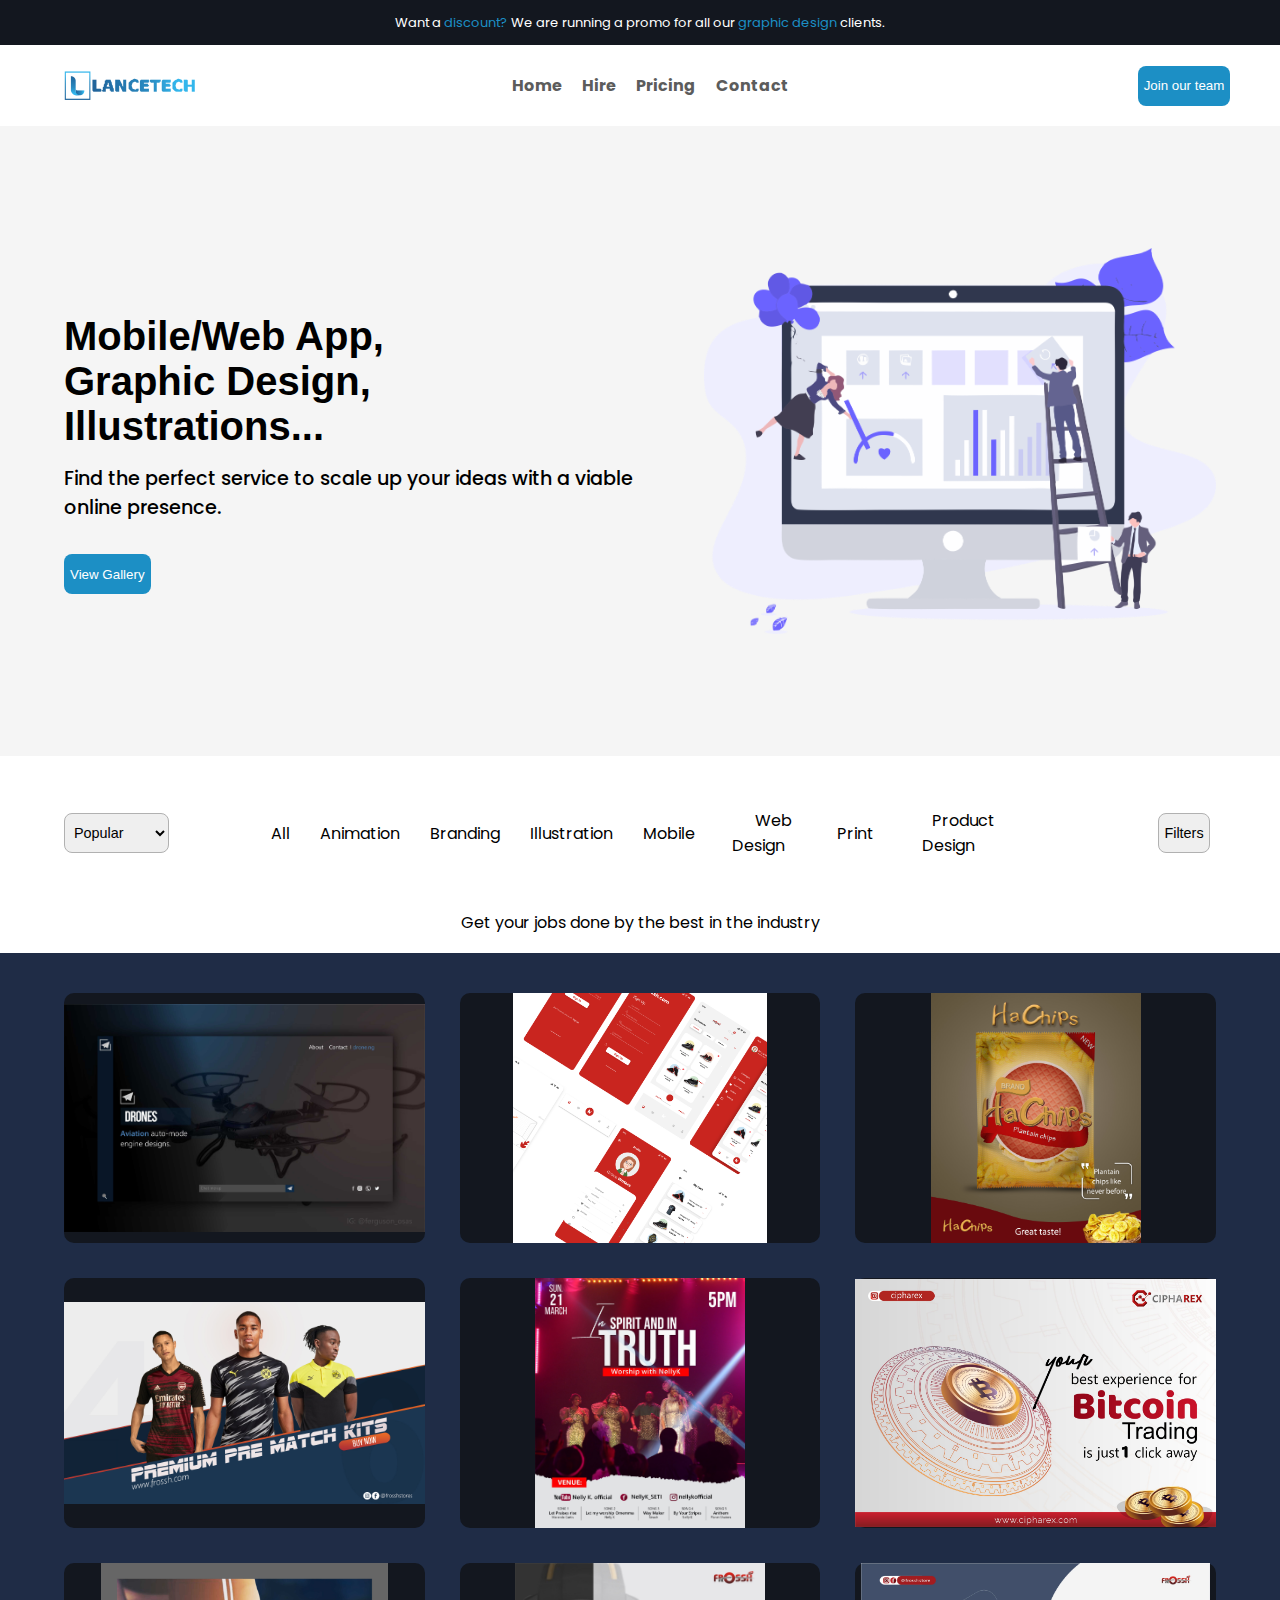
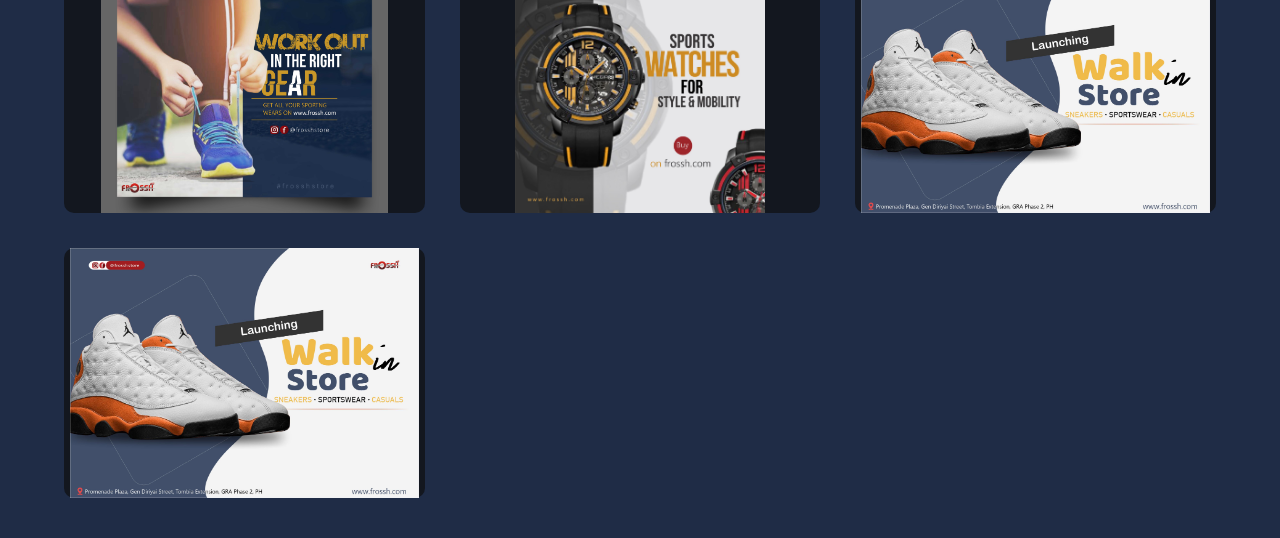
==== index.html @ 71b9a8b8 "Added new html css and js files" ====
<!DOCTYPE html>
<html lang="en">
<head>
    <meta charset="UTF-8">
    <meta http-equiv="X-UA-Compatible" content="IE=edge">
    <meta name="viewport" content="width=device-width, initial-scale=1.0">
    <title>LanceTech Services Limited</title>
    <link rel="icon" href="img/logo-icon.jpg" alt="">
    <link rel="stylesheet" href="style.css" type="text/css">
    <link rel="preconnect" href="https://fonts.gstatic.com">
    <link href="https://fonts.googleapis.com/css2?family=Poppins:wght@300&display=swap" rel="stylesheet">
    <link rel="preconnect" href="https://fonts.gstatic.com">
    <link href="https://fonts.googleapis.com/css2?family=Poppins:wght@600&display=swap" rel="stylesheet">
</head>
<body>
    <!-------------------------- Top info nav --------------------------->
    <p class="info-nav-container">
        <span>
          Want a <a href="#"> discount? </a> We are running a promo for all our <a href="#">graphic design</a>  clients.
        </span> 
    </p>

    <!-------------------------- NAVBAR --------------------------->
    <div class="navbar-container">
        <div class="logo"><img src="img/Lancetech.png" alt=""></div>
        <ul class="features">
            <li><a href="">Home</a></li>
            <li><a href="">Hire</a></li>
            <li><a href="">Pricing</a></li>
            <li><a href="">Contact</a></li>
        </ul>
        <div class="join-btn">
            <button>Join our team</button>
        </div>
    </div>

    <!-------------------------- HEADER --------------------------->

    <div class="header">
        <div class="left">
            <div class="left-text">
                <h1 class="header-style">Mobile/Web App, <br> Graphic Design, Illustrations...</h1>
                <h5 id="header-write-up">Find the perfect service to scale up your ideas with a viable online presence. </h5>
                <button class="View-Gallery"> View Gallery </button>
            </div>  
            
        </div>
        <div class="right">
            <img src="img/undraw.png" class="" alt="">
        </div>
        
    </div>

    <!-------------------------- POPULAR --------------------------->
    <div class="popular">
        <div class="">
            <select name="Popular" id="" class="select">
                <option value="" selected>Popular</option>
                <option value="">Mobile</option>
                <option value="">Web</option>
                <option value="">Illustrations</option>
                <option value="">Animation</option>
            </select>
        </div>

        <div class="popular-list-container">
            <ul class="popular-list">
                <li class=""><a href="">All</a></li>
                <li><a href="">Animation</a></li>
                <li><a href="">Branding</a></li>
                <li><a href="">Illustration</a></li>
                <li><a href="">Mobile</a></li>
                <li><a href="">Web Design</a></li>
                <li><a href="">Print</a></li>
                <li><a href="">Product Design</a></li>
              </ul>
        </div>

        <div class="filter-container">
            <button class="filters">Filters</button>
        </div>
    </div>

    <!-------------------------- write-up --------------------------->    
    <div class="write-up">
        Get your jobs done by the best in the industry
    </div>
    <!-------------------------- CARDS --------------------------->    
    <div class="picture-gallery-container">
        <div class="container picture-gallery">
            <div class="gallery-pictures 1"><img src="img/DRONES UIUX.jpg" alt=""> </div>
            <div class="gallery-pictures 2"><img src="img/Frame 1.png" alt=""></div>
            <div class="gallery-pictures 3"><img src="img/Ha chips brand 2.jpg" alt=""></div>
            <div class="gallery-pictures 4"><img src="img/PREMIUM PRE MATCH KITS.jpg" alt=""></div>
            <div class="gallery-pictures 5"><img src="img/Spirit and in Truth 11.jpg" alt=""></div>
            <div class="gallery-pictures 6"><img src="img/Your best experience for Bitcoin Trading is just 1 click away 2.jpg" alt=""></div>
            <div class="gallery-pictures 7"><img src="img/Work out in the right gear.jpg" alt=""></div>
            <div class="gallery-pictures 8"><img src="img/Watches 2.jpg" alt=""></div>
            <div class="gallery-pictures 9"><img src="img/Walk in Store , Launching soon3.jpg " alt=""></div>
            <div class="gallery-pictures 10"><img src="img/Walk in Store , Launching soon3.jpg " alt=""></div>
        </div>
    </div>
</body>
</html>
---- style.css ----
html,
body {
  height: 100%;
  font-size: 1rem;
  /* background-image: url(file:///C:/Users/Ferguson%20Osas/Documents/WEB%20DEVELOPMENT/Bootstrap%205/img/dotted-worldmap.png); */
  background-attachment: fixed;
  margin: 0px;
  font-family: "Poppins", sans-serif;
}

.border {
  border: 2px solid red;
}

/*------------------------------------ Top info nav ------------------------------------*/
.info-nav-container {
  display: flex;
  align-items: center;
  justify-content: center;
  background-color: #13171f;
  width: 100%;
  height: 5%;
  color: white;
  /* text-align: center;    */
  margin: 0px;
  font-size: 13px;
}

.info-nav-container span a {
  text-decoration: none;
  color: #1c8fc5;
}

.info-nav-container span a:hover {
  text-decoration: underline;
}

/*------------------------------------ NAVBAR ------------------------------------*/
.navbar-container {
  display: grid;
  grid-template-columns: 1fr 2fr 1fr;
  width: 100%;
  height: 9%;
  align-items: center;
}

.logo {
  display: flex;
  margin-left: 5vw;
  align-items: center;
}

.features {
  display: flex;
  justify-content: center;
  list-style: none;
  margin: 0px;
}

.features li {
  margin-right: 20px;
}

.features li a {
  text-decoration: none;
  color: rgb(92, 92, 92);
  font-weight: bold;
  font-size: 1rem;
}

.features li a:hover {
  color: #1c8fc5;
}

.join-btn {
  display: flex;
  align-items: center;
  justify-content: center;
}

.join-btn button {
  color: white;
  border: none;
  border-radius: 8px;
  height: 40px;
  background-color: #1c8fc5;
  margin-left: 10vw;
}

.join-btn button:hover {
  color: #1c8fc5;
  border: 1px solid #1c8fc5;
  background-color: white;
}

/*------------------------------------ HEADER ------------------------------------*/
.header {
  display: grid;
  grid-template-columns: 1fr 1fr;
  height: 70%;
  /* padding: 50px; */
  background-color: rgb(245, 245, 245);
}

.left {
  display: flex;
  grid-column: span 1;
  align-items: center;
  justify-content: center;
}

.left-text {
  padding-left: 5vw;
}

.header-style {
  font-size: 2.5rem;
  font-family: "Bebas", sans-serif;
  margin-bottom: 0px;
}

#header-write-up {
  font-size: 1.2rem;
  font-weight: 500;
  margin-top: 15px;
}

.right {
  grid-column: span 1;
  display: flex;
  justify-content: center;
}

.right > img {
  object-fit: contain;
  width: 80%;
}

.View-Gallery {
  color: white;
  border: none;
  border-radius: 8px;
  height: 40px;
  background-color: #1c8fc5;
}

/*------------------------------------ POPULAR ------------------------------------*/
.popular {
  display: grid;
  grid-template-columns: 1fr 3fr 1fr;
  align-items: center;
  margin: 4vh 0px;
}

.select {
  border: 1px solid rgb(177, 177, 177);
  border-radius: 8px;
  height: 40px;
  padding: 5px;
  font-size: 0.9rem;
  margin-left: 5vw;
}

.popular-list-container {
  display: flex;
  justify-content: center;
  align-items: center;
}

.popular-list {
  display: flex;
  justify-content: center;
  align-items: center;
  list-style: none;
  text-align: center;
  padding: 0px;
}

.popular-list li a {
  text-decoration: none;
  color: black;
  margin: 0px 15px;
}

.filter-container {
  display: flex;
  justify-content: center;
  align-items: center;
}

.filters {
  display: flex;
  align-items: center;
  border: 1px solid rgb(177, 177, 177);
  border-radius: 8px;
  height: 40px;
  padding: 5px;
  font-size: 0.9rem;
  margin-left: 5vw;
}

/*------------------------------------ write-up ------------------------------------*/
.write-up {
  text-align: center;
  margin: 2vh 0px;
}

/*------------------------------------ CARDS ------------------------------------*/

/* Job Pictures */
.picture-gallery-container {
  background-color: #1f2c46;
  padding: 40px 5vw;
}

.picture-gallery {
  display: grid;
  grid-template-columns: repeat(auto-fit, minmax(290px, 1fr));
  grid-auto-rows: 250px;
  grid-gap: 35px;
}

.picture-gallery img {
  max-height: 100%;
  max-width: 100%;
  object-fit: cover;
  transition: all 0.5s;
}

.gallery-pictures {
  display: flex;
  align-items: center;
  justify-content: center;
  border-radius: 10px;
  background-color: #13171f;
  transition: all 1s;
}

.gallery-pictures:hover {
  transform: scale(0.9);
}
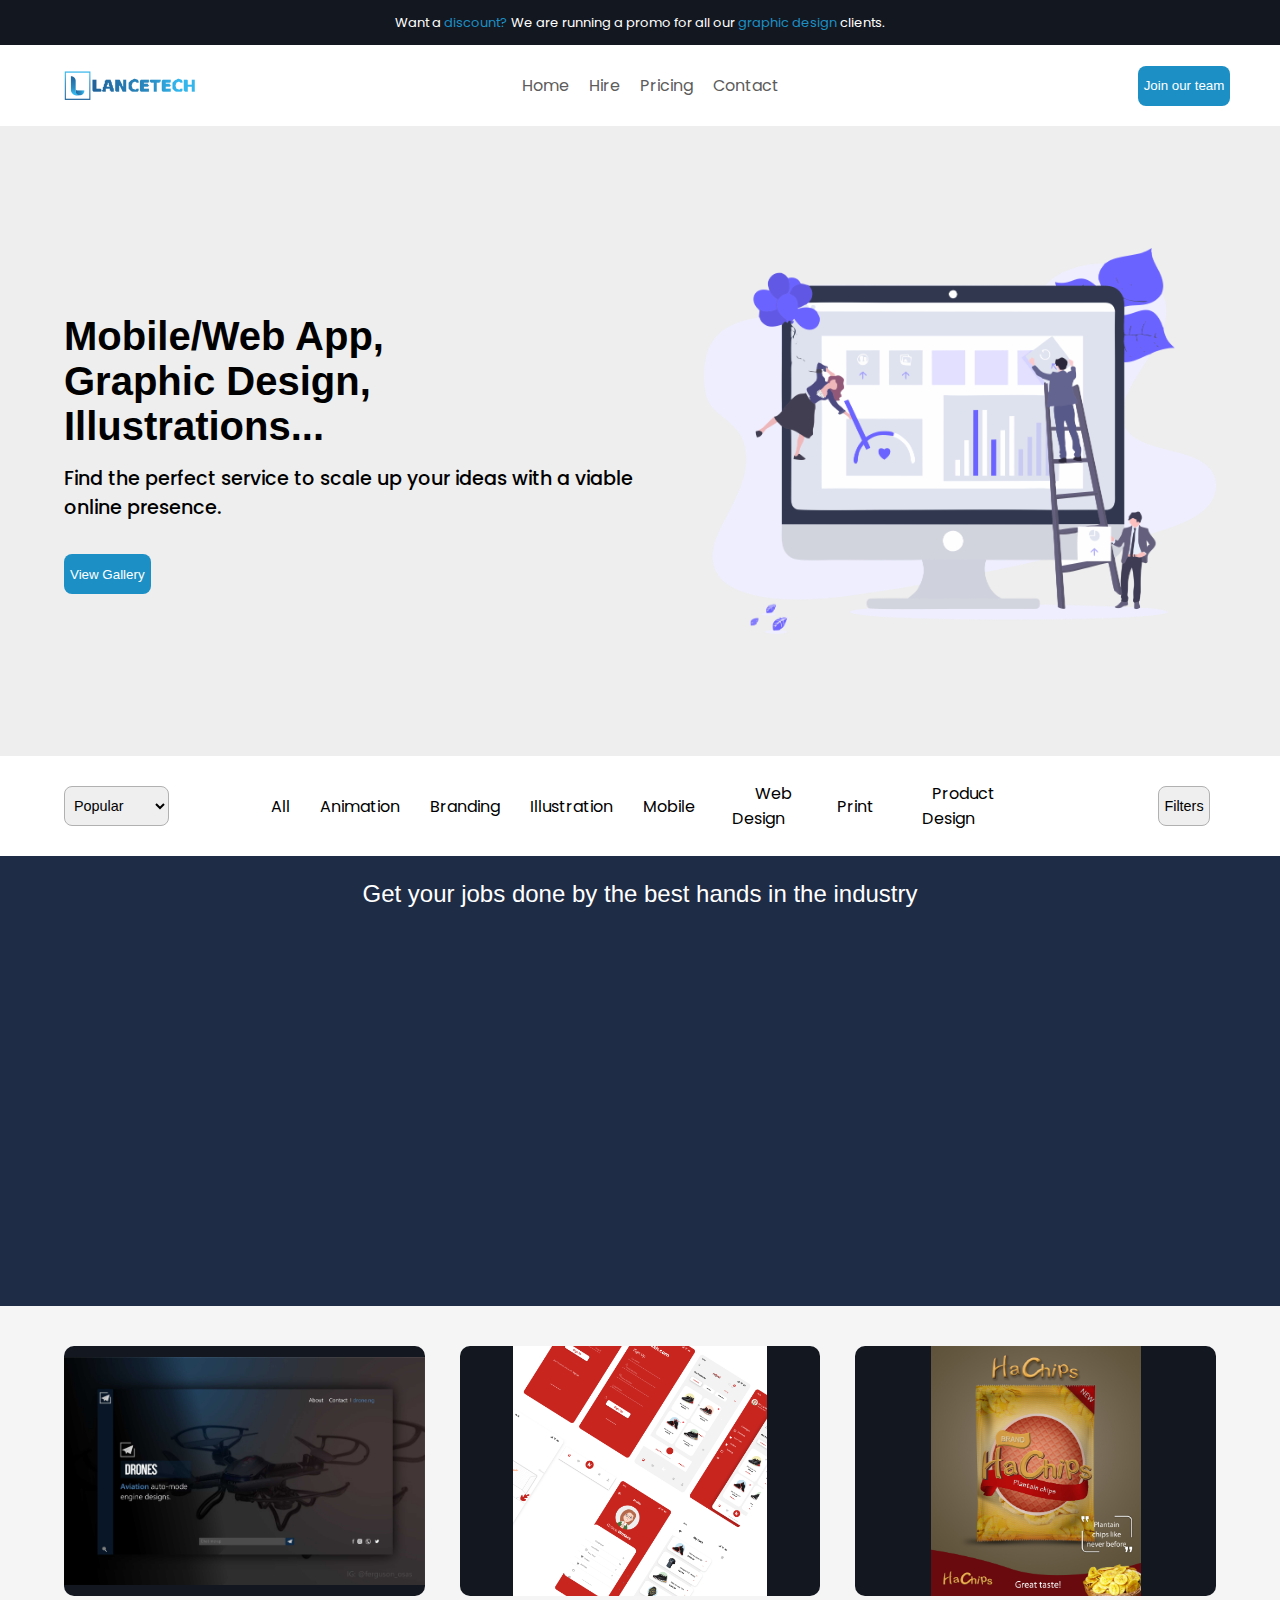
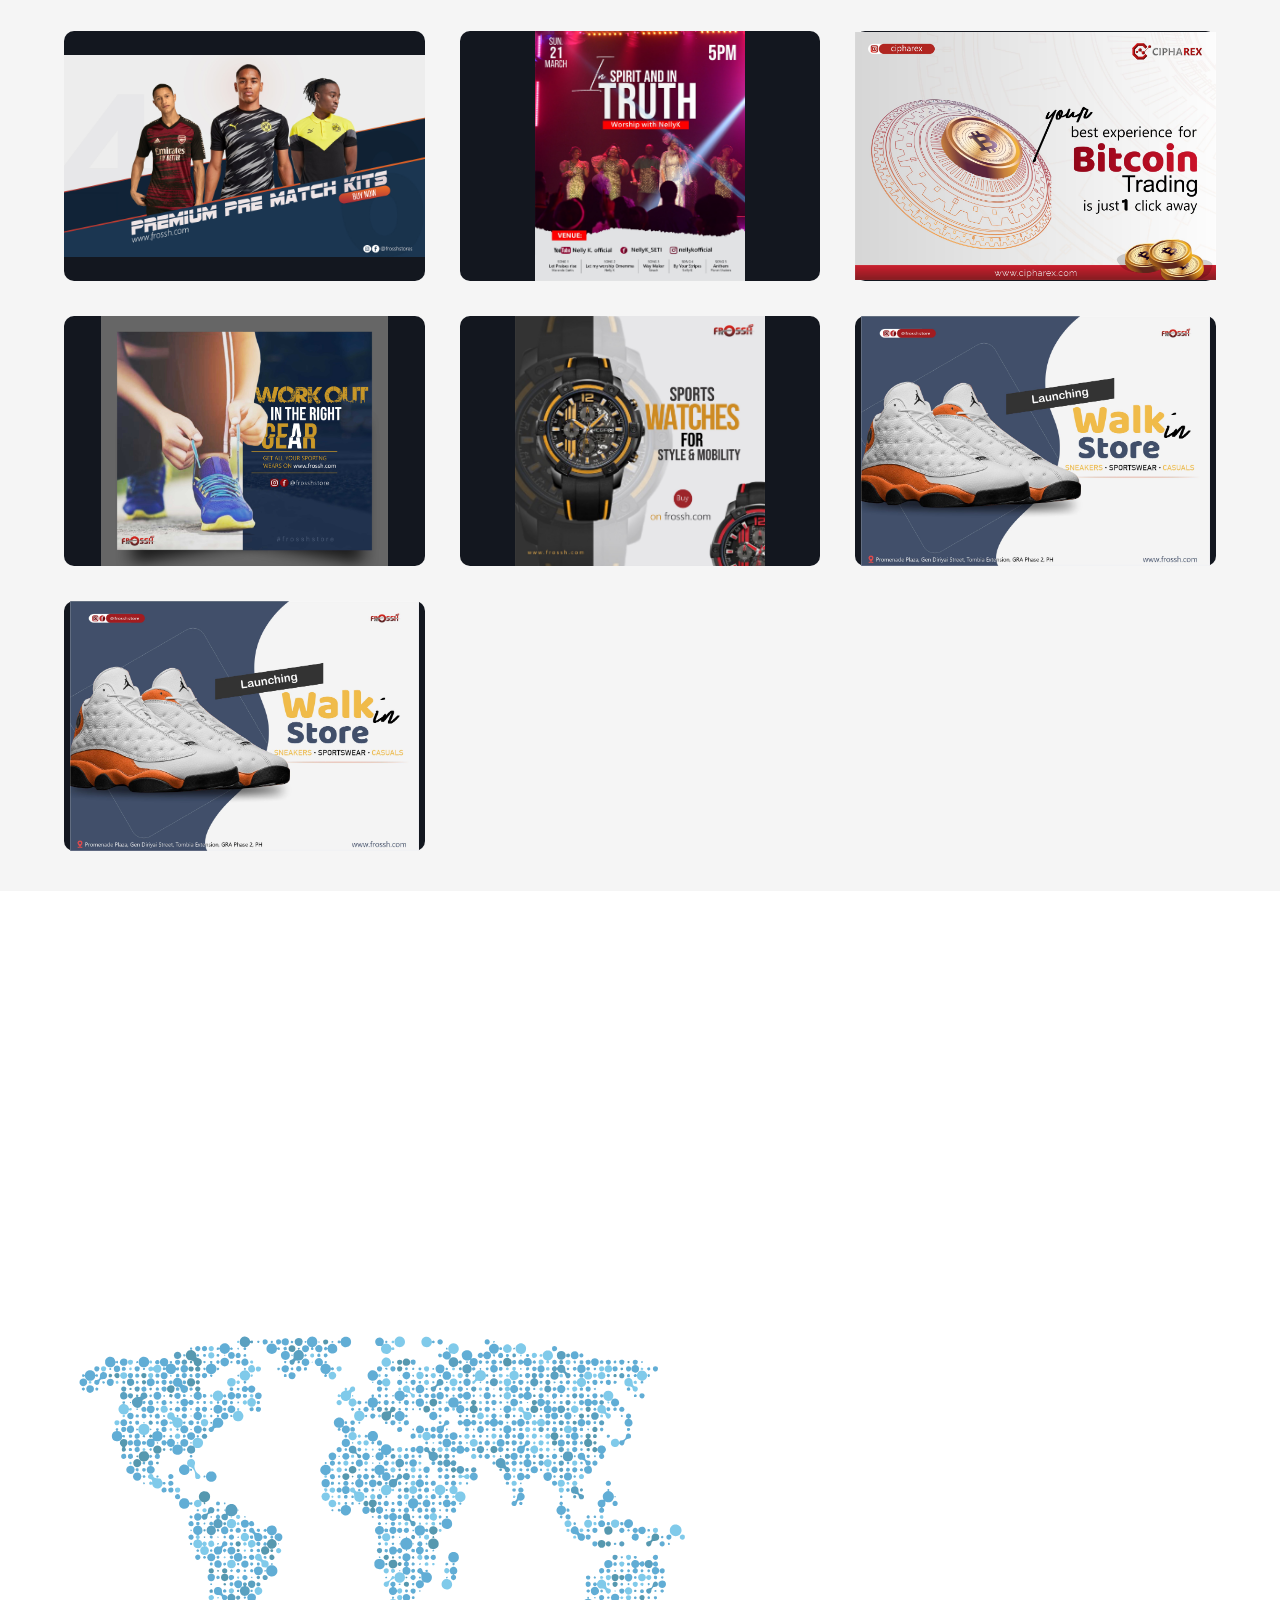
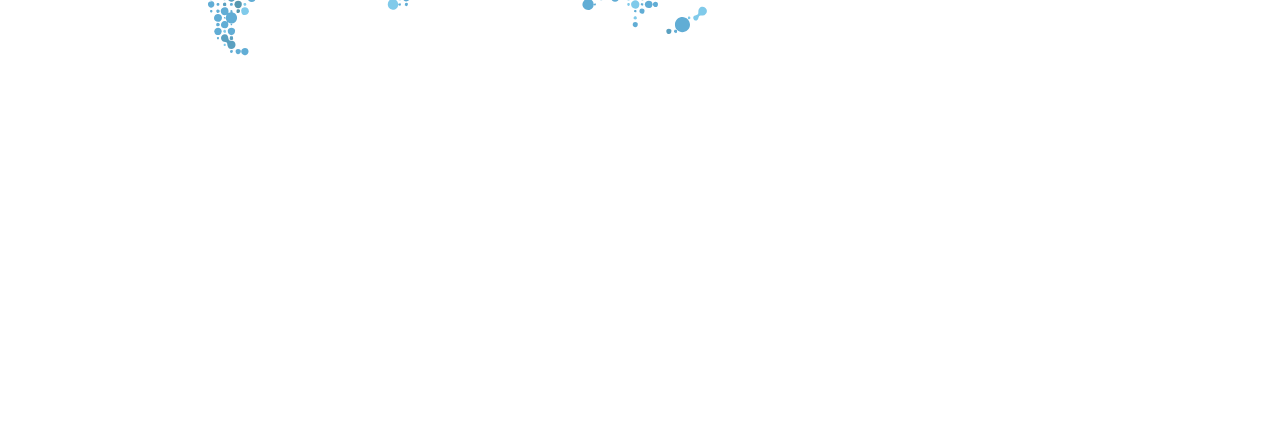
==== commit 6a093ad8: "added world map.svg" ====
--- a/index.html
+++ b/index.html
@@ -39,6 +39,7 @@
     <div class="header">
         <div class="left">
             <div class="left-text">
+                
                 <h1 class="header-style">Mobile/Web App, <br> Graphic Design, Illustrations...</h1>
                 <h5 id="header-write-up">Find the perfect service to scale up your ideas with a viable online presence. </h5>
                 <button class="View-Gallery"> View Gallery </button>
@@ -83,7 +84,7 @@
 
     <!-------------------------- write-up --------------------------->    
     <div class="write-up">
-        Get your jobs done by the best in the industry
+        <p>Get your jobs done by the <span id="best-hands">best hands</span>  in the industry</p> 
     </div>
     <!-------------------------- CARDS --------------------------->    
     <div class="picture-gallery-container">
@@ -100,5 +101,6 @@
             <div class="gallery-pictures 10"><img src="img/Walk in Store , Launching soon3.jpg " alt=""></div>
         </div>
     </div>
+    <div class="sqaure"><img src="img/world map.svg" alt=""></div>
 </body>
 </html>--- a/style.css
+++ b/style.css
@@ -17,6 +17,7 @@
   display: flex;
   align-items: center;
   justify-content: center;
+  /* background-color: #1f2c46; */
   background-color: #13171f;
   width: 100%;
   height: 5%;
@@ -64,12 +65,16 @@
 .features li a {
   text-decoration: none;
   color: rgb(92, 92, 92);
-  font-weight: bold;
+  font-weight: 400;
   font-size: 1rem;
 }
 
 .features li a:hover {
-  color: #1c8fc5;
+  color: white;
+  /* color: #1c8fc5; */
+  padding: 17px 4px 4px 4px;
+  border-radius: 0px 0px 3px 3px;
+  background-color: #1c8fc5;
 }
 
 .join-btn {
@@ -99,7 +104,7 @@
   grid-template-columns: 1fr 1fr;
   height: 70%;
   /* padding: 50px; */
-  background-color: rgb(245, 245, 245);
+  background-color: rgb(238, 238, 238);
 }
 
 .left {
@@ -144,12 +149,23 @@
   background-color: #1c8fc5;
 }
 
+.View-Gallery:hover {
+  color: #1c8fc5;
+  border: 1px solid #1c8fc5;
+  background-color: rgba(255, 255, 255, 0);
+}
+
+.square {
+  height: 50px;
+  width: 50px;
+  background-color: #555;
+}
 /*------------------------------------ POPULAR ------------------------------------*/
 .popular {
   display: grid;
   grid-template-columns: 1fr 3fr 1fr;
   align-items: center;
-  margin: 4vh 0px;
+  margin: 1vh 0px;
 }
 
 .select {
@@ -167,6 +183,12 @@
   align-items: center;
 }
 
+/* .popular-list li:hover {
+  border-radius: 3px;
+  background-color: #1c8fc5;
+  color: white;
+} */
+
 .popular-list {
   display: flex;
   justify-content: center;
@@ -176,6 +198,12 @@
   padding: 0px;
 }
 
+.popular-list li a:hover {
+  color: white;
+  border-radius: 3px;
+  background-color: #1c8fc5;
+  padding: 0px 8px;
+}
 .popular-list li a {
   text-decoration: none;
   color: black;
@@ -201,15 +229,26 @@
 
 /*------------------------------------ write-up ------------------------------------*/
 .write-up {
-  text-align: center;
-  margin: 2vh 0px;
+  display: flex;
+  justify-content: center;
+  margin: 0px;
+  color: white;
+  background-color: #1f2c46;
+  height: 50vh;
+  font-size: 1.5rem;
+  font-family: "Segoe UI", Tahoma, Geneva, Verdana, sans-serif;
+  font-weight: 300;
+}
+
+#best-hands {
+  font-weight: 500;
 }
 
 /*------------------------------------ CARDS ------------------------------------*/
 
 /* Job Pictures */
 .picture-gallery-container {
-  background-color: #1f2c46;
+  background-color: rgb(245, 245, 245);
   padding: 40px 5vw;
 }
 
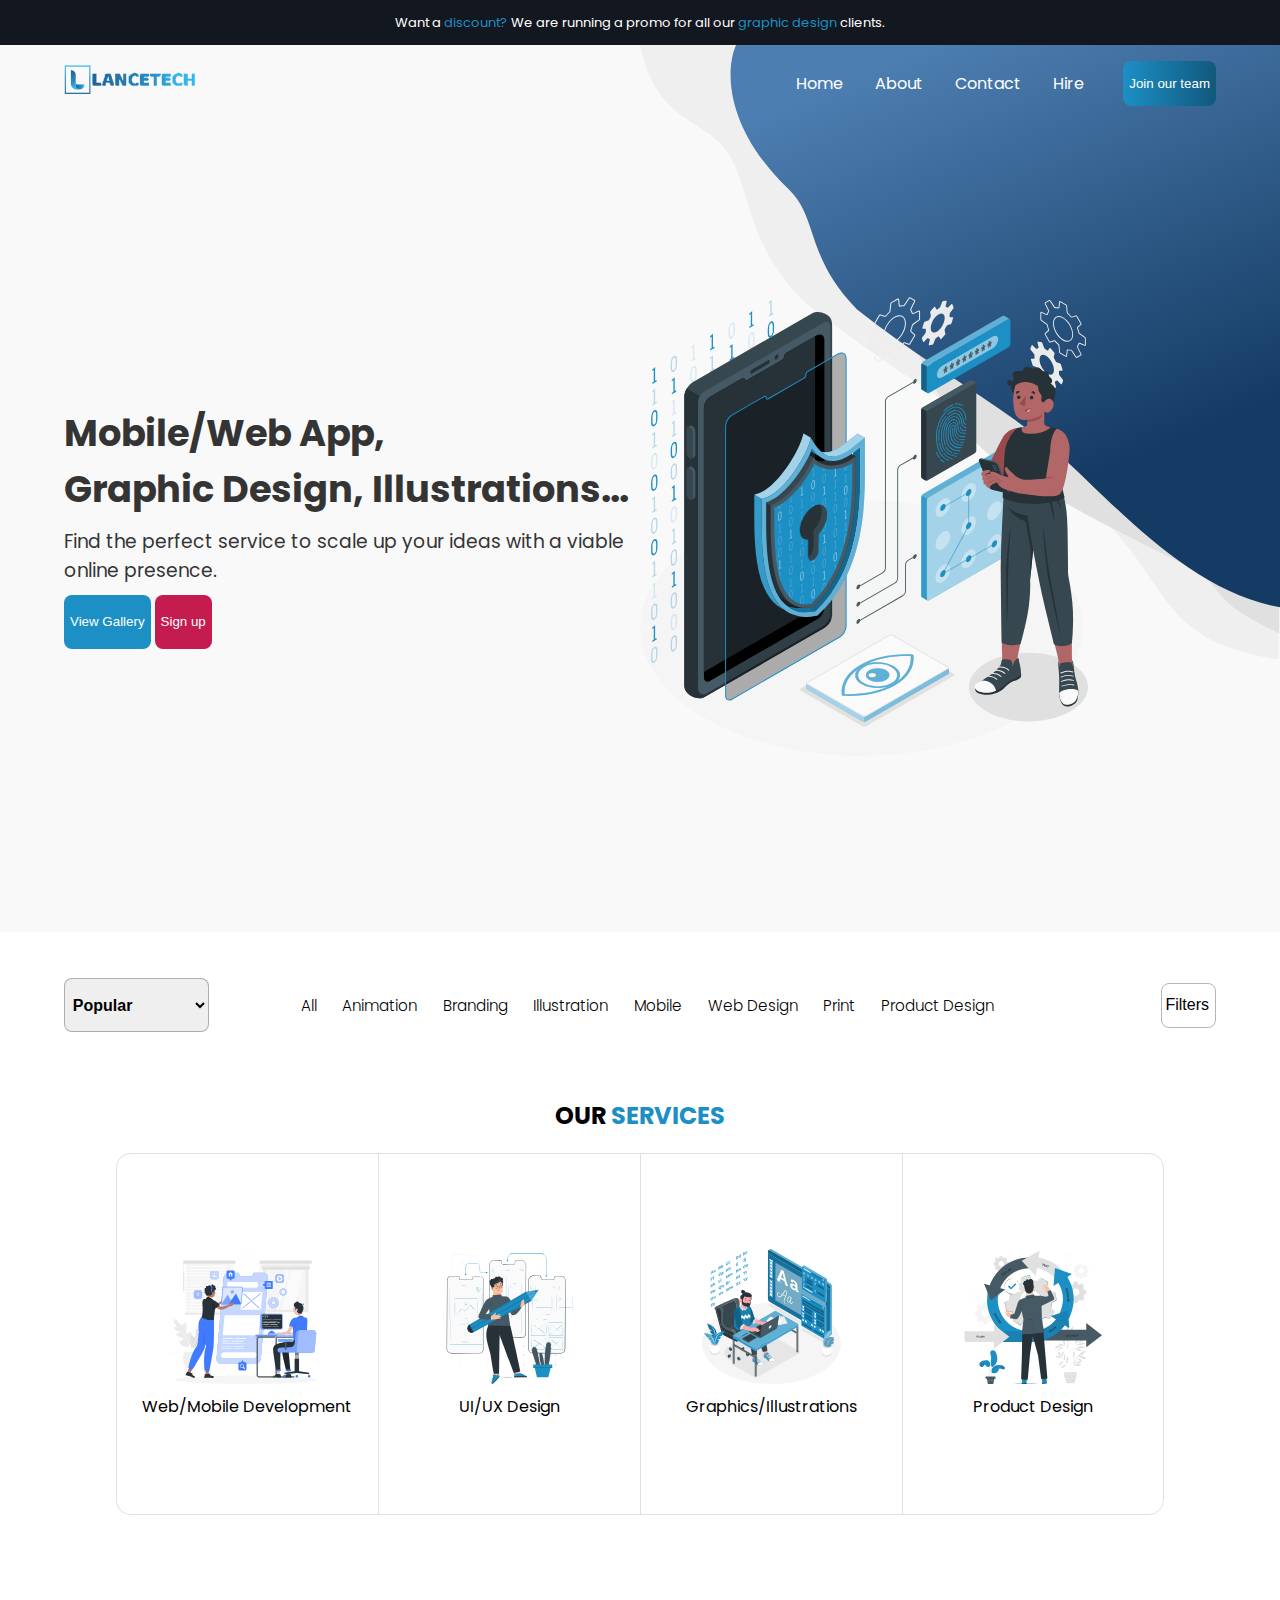
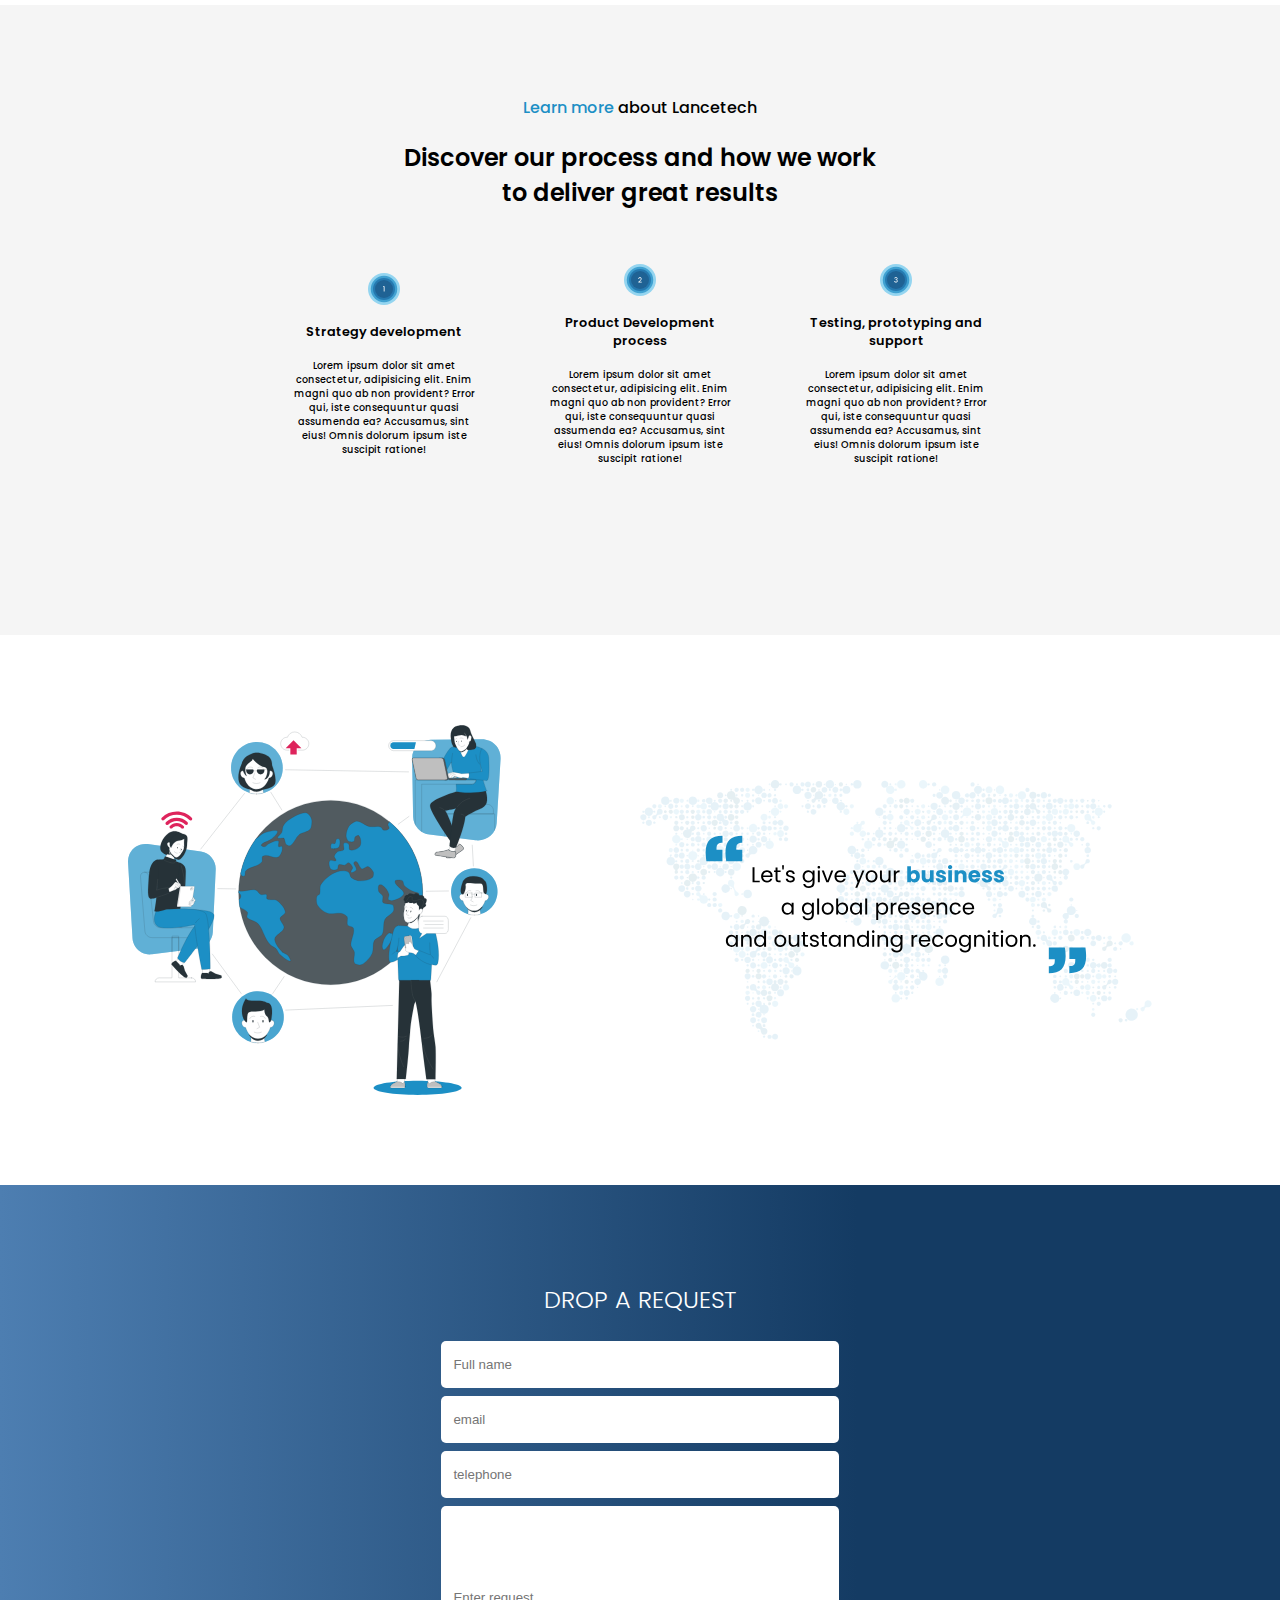
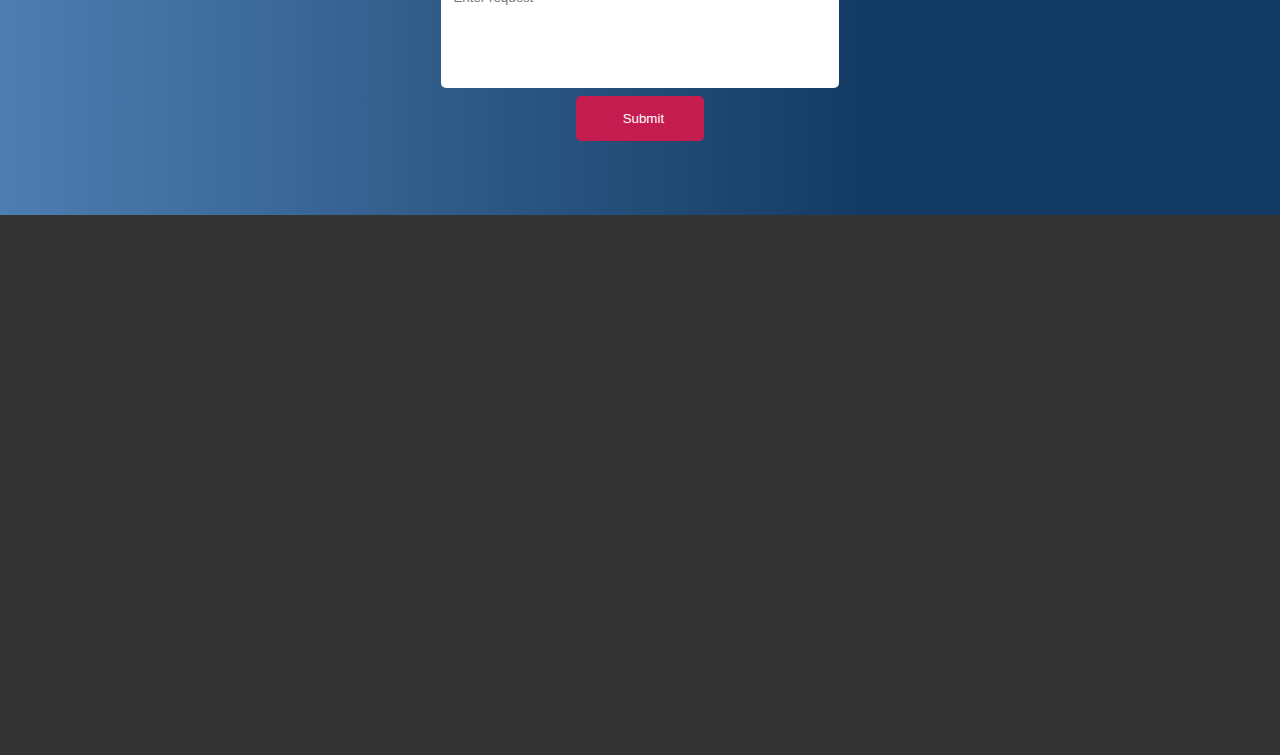
==== commit 8e7f0b9c: "Worked on the front-end" ====
--- a/index.html
+++ b/index.html
@@ -4,103 +4,190 @@
     <meta charset="UTF-8">
     <meta http-equiv="X-UA-Compatible" content="IE=edge">
     <meta name="viewport" content="width=device-width, initial-scale=1.0">
-    <title>LanceTech Services Limited</title>
-    <link rel="icon" href="img/logo-icon.jpg" alt="">
+    <title>Lancetech</title>
+    <link rel="icon" href="img/logo-icon.jpg">
+    <link rel="preconnect" href="https://fonts.gstatic.com">
+    <link href="https://fonts.googleapis.com/css2?family=Poppins:wght@100;200;300;400;500;600;700;800&display=swap" rel="stylesheet">
     <link rel="stylesheet" href="style.css" type="text/css">
-    <link rel="preconnect" href="https://fonts.gstatic.com">
-    <link href="https://fonts.googleapis.com/css2?family=Poppins:wght@300&display=swap" rel="stylesheet">
-    <link rel="preconnect" href="https://fonts.gstatic.com">
-    <link href="https://fonts.googleapis.com/css2?family=Poppins:wght@600&display=swap" rel="stylesheet">
 </head>
 <body>
-    <!-------------------------- Top info nav --------------------------->
-    <p class="info-nav-container">
-        <span>
-          Want a <a href="#"> discount? </a> We are running a promo for all our <a href="#">graphic design</a>  clients.
-        </span> 
-    </p>
+     <!-------------------------- Top info nav --------------------------->
+        <p class="info-nav-container">
+            <span>
+            Want a <a href="#"> discount? </a> We are running a promo for all our <a href="#">graphic design</a>  clients.
+            </span> 
+        </p>
 
-    <!-------------------------- NAVBAR --------------------------->
-    <div class="navbar-container">
-        <div class="logo"><img src="img/Lancetech.png" alt=""></div>
-        <ul class="features">
-            <li><a href="">Home</a></li>
-            <li><a href="">Hire</a></li>
-            <li><a href="">Pricing</a></li>
-            <li><a href="">Contact</a></li>
-        </ul>
-        <div class="join-btn">
-            <button>Join our team</button>
+    
+
+    <!-------------------------- NAVBAR AND HEADER --------------------------->
+    <div class="headerAndNavbar">
+        <!-------------------------- NAVBAR --------------------------->
+    <nav class="navbar">
+        <a class="nav-logo" href="index.html"><img src="img/Lancetech.png" alt="">  </a>
+        <div class ="nav-links">
+            <ul class="ul-link ">
+                <li><a href="">Home</a></li>
+                <li><a href="">About</a></li>
+                <li><a href="" id="contact-nav">Contact</a></li>
+                <li><a href="">Hire</a></li>
+            </ul>
+        </div>
+        <div class="join-btn-container">
+            <button class="join-btn">Join our team</button>
+        </div>
+    </nav>
+    <!-------------------------- HEADER --------------------------->
+    <header class="header">
+        <div class="left">
+            <div class="header-text">
+                <h1>
+                    Mobile/Web App, <br>
+                    Graphic Design, Illustrations...
+                </h1>
+                <h3>
+                    Find the perfect service to scale up your ideas with a viable online presence.
+                </h3>
+                <a href="gallery.html"><button class="view-gallery">View Gallery</button></a>
+                <button class="signup">Sign up</button>
+            </div>
+        </div>
+        <div class="right">
+            <img src="img/amico.svg" alt="" id="header-img">
+        </div>
+    </header>
+    </div>
+    
+    
+    <!-------------------------- POPULAR --------------------------->
+    <div class="popular-container">
+        <div class="popular-drpdwn">
+            <select name="Popular" id="popular">
+                <option value="Popular" selected>Popular</option>
+                <option value="All"> All</option>
+                <option value="All"> Animation</option>
+                <option value="All"> Branding</option>
+                <option value="All"> Illustration</option>
+                <option value="All"> Mobile</option>
+                <option value="All"> Web Design</option>
+                <option value="All"> Print</option>
+                <option value="All"> Product Design</option>
+            </select>
+        </div>
+        <div class="popular-links-container">
+            <ul class="popular-links">
+                <li><a href="#">All</a></li>
+                <li><a href="#">Animation</a></li>
+                <li><a href="#">Branding</a></li>
+                <li><a href="#">Illustration</a></li>
+                <li><a href="#">Mobile</a></li>
+                <li><a href="#">Web Design</a></li>
+                <li><a href="#">Print</a></li>
+                <li><a href="#">Product Design</a></li>
+            </ul>
+        </div>
+        <div class="filter-container">
+            <button class="filter-btn">
+                Filters
+            </button>
         </div>
     </div>
 
-    <!-------------------------- HEADER --------------------------->
+     <!-------------------------- OUR SERVICES --------------------------->
+    <div class="our-services-container">
+        <h2>OUR <span>SERVICES</span> </h2>
+        <div class="the-services">
+            <div class="services first-service">
+                <img src="img/Web development.svg" alt="">
+                Web/Mobile Development
+            </div>
+            <div class="services second-service">
+                <img src="img/ux.svg" alt="">
+                UI/UX Design
+            </div>
+            <div class="services third-service">
+                <img src="img/Graphic Design.svg" alt="">
+                Graphics/Illustrations
+            </div>
+            <div class="services fourth-service">
+                <img src="img/product design.svg" alt="">
+                Product Design
+            </div>
+        </div>
+        
+    </div>
+    
+    <!-------------------------- Our process --------------------------->    
+    <div class="our-process-container">
+        <div class="process-text">
+            <h3><a href="">Learn more</a> about Lancetech</h3>
+            <h2>Discover our process and how we work <br> to deliver great results</h2>
+        </div>
+        
+        <div class="our-process">
+            <div class="process"> 
+                <img src="img/process-1.svg" alt="">
+                <h4>Strategy development</h4> 
+                <h6>Lorem ipsum dolor sit amet consectetur, adipisicing elit. 
+                    Enim magni quo ab non provident? Error qui, iste consequuntur 
+                    quasi assumenda ea? Accusamus, sint eius! Omnis dolorum 
+                    ipsum iste suscipit ratione!
+                </h6>
+            </div>
+            <div class="process">
+                <img src="img/process-2.svg" alt="">
+                <h4> Product Development process</h4>
+                <h6>Lorem ipsum dolor sit amet consectetur, adipisicing elit. 
+                    Enim magni quo ab non provident? Error qui, iste consequuntur 
+                    quasi assumenda ea? Accusamus, sint eius! Omnis dolorum 
+                    ipsum iste suscipit ratione!
+                </h6>
+            </div>
+            <div class="process">
+                <img src="img/process-3.svg" alt="">
+                <h4>Testing, prototyping and support</h4>
+                <h6>Lorem ipsum dolor sit amet consectetur, adipisicing elit. 
+                    Enim magni quo ab non provident? Error qui, iste consequuntur 
+                    quasi assumenda ea? Accusamus, sint eius! Omnis dolorum 
+                    ipsum iste suscipit ratione!
+                </h6> 
+            </div>
+        </div>
+    </div>        
 
-    <div class="header">
-        <div class="left">
-            <div class="left-text">
-                
-                <h1 class="header-style">Mobile/Web App, <br> Graphic Design, Illustrations...</h1>
-                <h5 id="header-write-up">Find the perfect service to scale up your ideas with a viable online presence. </h5>
-                <button class="View-Gallery"> View Gallery </button>
-            </div>  
-            
+    <!-------------------------- CONNECT --------------------------->    
+    <div class="connect-container">
+        <div class="connect">
+            <img src="img/connect-img.svg" alt="">
         </div>
-        <div class="right">
-            <img src="img/undraw.png" class="" alt="">
+        <div class="connect-right">
+            <img src="img/Global presence.svg" alt="">
         </div>
         
     </div>
 
-    <!-------------------------- POPULAR --------------------------->
-    <div class="popular">
-        <div class="">
-            <select name="Popular" id="" class="select">
-                <option value="" selected>Popular</option>
-                <option value="">Mobile</option>
-                <option value="">Web</option>
-                <option value="">Illustrations</option>
-                <option value="">Animation</option>
-            </select>
-        </div>
 
-        <div class="popular-list-container">
-            <ul class="popular-list">
-                <li class=""><a href="">All</a></li>
-                <li><a href="">Animation</a></li>
-                <li><a href="">Branding</a></li>
-                <li><a href="">Illustration</a></li>
-                <li><a href="">Mobile</a></li>
-                <li><a href="">Web Design</a></li>
-                <li><a href="">Print</a></li>
-                <li><a href="">Product Design</a></li>
-              </ul>
-        </div>
+    <!-------------------------- REQUEST FORM --------------------------->    
+    <div class="request-form-container">
+        <p>DROP A REQUEST</p> 
+        <form action="" class="request-form">
+            <input type="text" placeholder="Full name" required>
+            <input type="email" placeholder="email" required>
+            <input type="tel" placeholder="telephone" required>
+            <input id="enter-request" type="text" placeholder="Enter request"  required>
+            <input type="submit" id="submit">
 
-        <div class="filter-container">
-            <button class="filters">Filters</button>
-        </div>
+        </form>
     </div>
 
-    <!-------------------------- write-up --------------------------->    
-    <div class="write-up">
-        <p>Get your jobs done by the <span id="best-hands">best hands</span>  in the industry</p> 
+    <!-------------------------- OUR TEAM --------------------------->    
+    <div class="our-team-container">
+        
     </div>
-    <!-------------------------- CARDS --------------------------->    
-    <div class="picture-gallery-container">
-        <div class="container picture-gallery">
-            <div class="gallery-pictures 1"><img src="img/DRONES UIUX.jpg" alt=""> </div>
-            <div class="gallery-pictures 2"><img src="img/Frame 1.png" alt=""></div>
-            <div class="gallery-pictures 3"><img src="img/Ha chips brand 2.jpg" alt=""></div>
-            <div class="gallery-pictures 4"><img src="img/PREMIUM PRE MATCH KITS.jpg" alt=""></div>
-            <div class="gallery-pictures 5"><img src="img/Spirit and in Truth 11.jpg" alt=""></div>
-            <div class="gallery-pictures 6"><img src="img/Your best experience for Bitcoin Trading is just 1 click away 2.jpg" alt=""></div>
-            <div class="gallery-pictures 7"><img src="img/Work out in the right gear.jpg" alt=""></div>
-            <div class="gallery-pictures 8"><img src="img/Watches 2.jpg" alt=""></div>
-            <div class="gallery-pictures 9"><img src="img/Walk in Store , Launching soon3.jpg " alt=""></div>
-            <div class="gallery-pictures 10"><img src="img/Walk in Store , Launching soon3.jpg " alt=""></div>
-        </div>
-    </div>
-    <div class="sqaure"><img src="img/world map.svg" alt=""></div>
+
+    <!-------------------------- FOOTER --------------------------->
+    <footer>
+
+    </footer>
 </body>
 </html>--- a/style.css
+++ b/style.css
@@ -1,15 +1,17 @@
 html,
 body {
+  width: 100%;
   height: 100%;
-  font-size: 1rem;
-  /* background-image: url(file:///C:/Users/Ferguson%20Osas/Documents/WEB%20DEVELOPMENT/Bootstrap%205/img/dotted-worldmap.png); */
-  background-attachment: fixed;
+  padding: 0px;
   margin: 0px;
   font-family: "Poppins", sans-serif;
 }
 
+body {
+}
+
 .border {
-  border: 2px solid red;
+  border: 2px solid green;
 }
 
 /*------------------------------------ Top info nav ------------------------------------*/
@@ -23,7 +25,7 @@
   height: 5%;
   color: white;
   /* text-align: center;    */
-  margin: 0px;
+  margin: 0;
   font-size: 13px;
 }
 
@@ -36,227 +38,401 @@
   text-decoration: underline;
 }
 
+/*------------------------------------ HEADER AND NAVBAR ------------------------------------*/
+
+.headerAndNavbar {
+  background-image: url(img/SVG\ Background\ 1.svg);
+  background-repeat: no-repeat;
+  background-position: right top;
+  background-size: 50% auto;
+  z-index: 2;
+  background-color: #f5f5f590;
+}
 /*------------------------------------ NAVBAR ------------------------------------*/
-.navbar-container {
+
+.navbar {
   display: grid;
-  grid-template-columns: 1fr 2fr 1fr;
-  width: 100%;
-  height: 9%;
-  align-items: center;
-}
-
-.logo {
-  display: flex;
-  margin-left: 5vw;
-  align-items: center;
-}
-
-.features {
-  display: flex;
-  justify-content: center;
+  grid-template-columns: 5fr 2fr 1fr;
+  align-items: center;
+  height: 8.5vh;
+  padding: 0px 5vw;
+  /* background-color: #13171f; */
+}
+
+.nav-links {
+  margin: 0;
+}
+
+.nav-links ul {
+  display: flex;
+  text-decoration: none;
+  justify-content: right;
+  align-items: center;
   list-style: none;
-  margin: 0px;
-}
-
-.features li {
-  margin-right: 20px;
-}
-
-.features li a {
+}
+
+.ul-link li {
+  margin-left: 2.5vw;
+}
+
+.ul-link li a {
   text-decoration: none;
-  color: rgb(92, 92, 92);
-  font-weight: 400;
-  font-size: 1rem;
-}
-
-.features li a:hover {
+  color: #ffffff;
+  font-family: poppins;
+
+  /* font-weight: 300; */
+}
+
+.ul-link li a:hover {
+  border-bottom: 2px solid;
+  /* transition: width 0.5s; */
+  transition: border-bottom 0.5s;
+}
+
+.join-btn-container {
+  display: flex;
+  justify-content: flex-end;
+}
+
+.join-btn {
+  border: none;
   color: white;
-  /* color: #1c8fc5; */
-  padding: 17px 4px 4px 4px;
-  border-radius: 0px 0px 3px 3px;
-  background-color: #1c8fc5;
-}
-
-.join-btn {
-  display: flex;
-  align-items: center;
-  justify-content: center;
-}
-
-.join-btn button {
-  color: white;
-  border: none;
+  background: rgb(28, 143, 197);
+  background: linear-gradient(
+    90deg,
+    rgba(28, 143, 197, 1) 0%,
+    rgba(17, 88, 124, 1) 100%
+  );
   border-radius: 8px;
-  height: 40px;
-  background-color: #1c8fc5;
-  margin-left: 10vw;
-}
-
-.join-btn button:hover {
-  color: #1c8fc5;
-  border: 1px solid #1c8fc5;
-  background-color: white;
+  height: 5vh;
+}
+
+.join-btn:hover {
+  color: #ffffff;
+  background: rgb(17, 88, 124);
+  background: linear-gradient(
+    90deg,
+    rgba(17, 88, 124, 1) 0%,
+    rgba(28, 143, 197, 1) 100%
+  );
 }
 
 /*------------------------------------ HEADER ------------------------------------*/
-.header {
+header {
   display: grid;
   grid-template-columns: 1fr 1fr;
-  height: 70%;
-  /* padding: 50px; */
-  background-color: rgb(238, 238, 238);
+  height: 90vh;
 }
 
 .left {
   display: flex;
-  grid-column: span 1;
-  align-items: center;
-  justify-content: center;
-}
-
-.left-text {
+  justify-content: center;
+  align-items: center;
+}
+
+.header-text {
   padding-left: 5vw;
-}
-
-.header-style {
-  font-size: 2.5rem;
-  font-family: "Bebas", sans-serif;
-  margin-bottom: 0px;
-}
-
-#header-write-up {
-  font-size: 1.2rem;
-  font-weight: 500;
-  margin-top: 15px;
-}
-
-.right {
-  grid-column: span 1;
-  display: flex;
-  justify-content: center;
-}
-
-.right > img {
-  object-fit: contain;
-  width: 80%;
-}
-
-.View-Gallery {
+  color: #343434;
+}
+
+.header-text h1 {
+  font-family: poppins;
+  font-weight: 700;
+  font-size: 2.3rem;
+  margin: 0px;
+}
+
+.header-text h3 {
+  font-family: poppins;
+  font-weight: 400;
+  margin: 10px 0px;
+}
+
+.view-gallery {
+  border: none;
   color: white;
-  border: none;
+  background-color: #1c8fc5;
   border-radius: 8px;
-  height: 40px;
-  background-color: #1c8fc5;
-}
-
-.View-Gallery:hover {
+  height: 6vh;
+}
+
+.view-gallery:hover {
   color: #1c8fc5;
   border: 1px solid #1c8fc5;
   background-color: rgba(255, 255, 255, 0);
 }
 
-.square {
-  height: 50px;
-  width: 50px;
-  background-color: #555;
-}
+.signup {
+  border: none;
+  color: white;
+  background-color: #c51c4f;
+  border-radius: 8px;
+  height: 6vh;
+}
+
+.signup:hover {
+  color: #c51c4f;
+  border: 1px solid #c51c4f;
+  background-color: rgba(255, 255, 255, 0);
+}
+
+.right {
+  display: flex;
+  align-items: center;
+  justify-content: ;
+  /* border: 2px solid; */
+  /* padding-left: 5vw; */
+}
+
+#header-img {
+  width: 35vw;
+}
+
 /*------------------------------------ POPULAR ------------------------------------*/
-.popular {
+.popular-container {
   display: grid;
-  grid-template-columns: 1fr 3fr 1fr;
-  align-items: center;
-  margin: 1vh 0px;
-}
-
-.select {
-  border: 1px solid rgb(177, 177, 177);
+  grid-template-columns: 1fr 4fr 1fr;
+  align-items: center;
+  padding: 0px 5vw;
+  margin: 5vh 0;
+}
+
+#popular {
+  border: 1px solid #6d6d6d80;
   border-radius: 8px;
-  height: 40px;
-  padding: 5px;
-  font-size: 0.9rem;
-  margin-left: 5vw;
-}
-
-.popular-list-container {
-  display: flex;
-  justify-content: center;
-  align-items: center;
-}
-
-/* .popular-list li:hover {
-  border-radius: 3px;
-  background-color: #1c8fc5;
-  color: white;
-} */
-
-.popular-list {
-  display: flex;
-  justify-content: center;
-  align-items: center;
+  height: 6vh;
+  font-weight: 550;
+  font-size: 1rem;
+  padding-left: 2%;
+}
+
+.popular-links {
+  display: flex;
   list-style: none;
-  text-align: center;
-  padding: 0px;
-}
-
-.popular-list li a:hover {
+}
+
+.popular-links li {
+  margin-right: 2vw;
+}
+
+.popular-links li a {
+  text-decoration: none;
+  font-size: 0.95rem;
+  font-weight: 300;
+  color: black;
+}
+
+.popular-links li a:hover {
   color: white;
   border-radius: 3px;
   background-color: #1c8fc5;
   padding: 0px 8px;
 }
-.popular-list li a {
+
+.popular-links-container {
+  display: flex;
+  align-items: center;
+  justify-content: center;
+}
+
+.filter-container {
+  display: flex;
+  justify-content: flex-end;
+}
+
+.filter-btn {
+  border: 1px solid #6d6d6d80;
+  background-color: rgba(255, 255, 255, 0);
+  /* color: white; */
+  border-radius: 8px;
+  height: 5vh;
+  font-weight: 500;
+  font-size: 1rem;
+  padding-left: 2%;
+}
+
+/*------------------------------------ OUR services ------------------------------------*/
+.our-services-container {
+  display: flex;
+  flex-direction: column;
+  align-items: center;
+  margin: 3vh 0;
+  transition: all 0.5s;
+}
+
+.our-services-container h2 span {
+  color: #1c8fc5;
+}
+.our-services-container {
+  display: flex;
+  flex-direction: column;
+  align-items: center;
+  margin-bottom: 10vh;
+}
+
+.the-services {
+  display: grid;
+  grid-template-columns: 1fr 1fr 1fr 1fr;
+  justify-content: center;
+  align-items: center;
+  height: auto;
+}
+
+.services {
+  height: 40vh;
+  display: flex;
+  flex-direction: column;
+  align-items: center;
+  justify-content: center;
+  padding: 0 2vw;
+  border: 0.5px solid #9b9b9b50;
+  gap: 10px;
+  transition: box-shadow 1s;
+}
+
+.services:hover {
+  box-shadow: 2px 2px 20px 1px #88888850;
+}
+
+.services img {
+  height: 15vh;
+}
+
+.first-service {
+  border-right: none;
+  border-radius: 15px 0 0 15px;
+}
+
+.second-service {
+  border-right: none;
+}
+
+.third-service {
+  border-right: none;
+}
+
+.fourth-service {
+  border-radius: 0 15px 15px 0;
+}
+
+/*------------------------------------ OUR PROCESS ------------------------------------*/
+.our-process-container {
+  display: flex;
+  flex-direction: column;
+  align-items: center;
+  background-color: #f5f5f5;
+  height: 50vh;
+  padding: 10vh 0;
+  text-align: center;
+  margin: 0;
+  transition: all 0.5s;
+}
+
+.process-text h3 {
+  font-weight: 500;
+  font-size: 1rem;
+  margin-top: 0;
+  transition: all 0.5s;
+}
+
+.process-text h3 a {
+  color: #1c8fc5;
   text-decoration: none;
-  color: black;
-  margin: 0px 15px;
-}
-
-.filter-container {
-  display: flex;
-  justify-content: center;
-  align-items: center;
-}
-
-.filters {
-  display: flex;
-  align-items: center;
-  border: 1px solid rgb(177, 177, 177);
-  border-radius: 8px;
-  height: 40px;
-  padding: 5px;
-  font-size: 0.9rem;
-  margin-left: 5vw;
-}
-
-/*------------------------------------ write-up ------------------------------------*/
-.write-up {
-  display: flex;
-  justify-content: center;
-  margin: 0px;
-  color: white;
-  background-color: #1f2c46;
-  height: 50vh;
+  transition: all 0.5s;
+}
+
+.process-text h2 {
   font-size: 1.5rem;
-  font-family: "Segoe UI", Tahoma, Geneva, Verdana, sans-serif;
-  font-weight: 300;
-}
-
-#best-hands {
+  font-weight: 600;
+  transition: all 0.5s;
+}
+
+.our-process {
+  display: flex;
+  align-items: center;
+  justify-content: center;
+  height: 20vh;
+  padding: 5vh 0;
+  gap: 5vw;
+  transition: all 0.5s;
+}
+
+.process {
+  display: flex;
+  flex-direction: column;
+  align-items: center;
+  width: 15vw;
+  transition: all 0.5s;
+}
+
+.process h4 {
+  font-weight: 600;
+  font-size: 0.8rem;
+  margin: 2vh 0;
+}
+
+.process h6 {
   font-weight: 500;
-}
-
-/*------------------------------------ CARDS ------------------------------------*/
-
-/* Job Pictures */
+  font-size: 0.6rem;
+  margin: 0;
+  text-align: center;
+}
+
+.process img {
+  width: 2.5vw;
+}
+
+/*------------------------------------ CONNECT ------------------------------------*/
+.connect-container {
+  display: grid;
+  grid-template-columns: 1fr 1fr;
+  height: auto;
+  padding: 10vh 10vw;
+}
+
+.world-map {
+  height: 60vh;
+  opacity: 0.3;
+}
+
+.connect {
+  display: flex;
+  justify-content: flex-start;
+  align-items: center;
+}
+
+.connect img {
+  width: 30vw;
+}
+
+.connect-right {
+  display: flex;
+  justify-content: center;
+  align-items: center;
+  background-image: url(img/world\ map.svg);
+  background-repeat: no-repeat;
+  background-size: contain;
+  background-position: center;
+  text-align: center;
+}
+
+.connect-right img {
+  width: 30vw;
+}
+
+/*------------------------------------ picture gallery ------------------------------------*/
+
 .picture-gallery-container {
-  background-color: rgb(245, 245, 245);
-  padding: 40px 5vw;
+  padding: 40px 10vw;
+  transition: all 0.5s;
 }
 
 .picture-gallery {
   display: grid;
-  grid-template-columns: repeat(auto-fit, minmax(290px, 1fr));
+  grid-template-columns: repeat(auto-fit, minmax(250px, 1fr));
   grid-auto-rows: 250px;
   grid-gap: 35px;
+  transition: all 0.5s;
 }
 
 .picture-gallery img {
@@ -277,4 +453,64 @@
 
 .gallery-pictures:hover {
   transform: scale(0.9);
-}
+  content: "Hello";
+}
+
+/*------------------------------------ REQUEST FORM ------------------------------------*/
+.request-form-container {
+  display: flex;
+  flex-direction: column;
+  justify-content: center;
+  align-items: center;
+  margin: 0px;
+  color: white;
+  background: rgb(77, 126, 177);
+  background: linear-gradient(
+    90deg,
+    rgba(77, 126, 177, 1) 0%,
+    rgba(20, 59, 99, 1) 67%
+  );
+  height: 60vh;
+  font-size: 1.5rem;
+  font-weight: 300;
+  padding: 5vh 0;
+}
+
+.request-form {
+  display: flex;
+  flex-direction: column;
+  align-items: center;
+  gap: 8px;
+}
+
+.request-form input {
+  width: 30vw;
+  height: 5vh;
+  border: none;
+  border-radius: 5px;
+  padding-left: 1vw;
+}
+
+#enter-request {
+  height: 20vh;
+}
+
+#submit {
+  width: 10vw;
+  background-color: #c51c4f;
+  color: #ffffff;
+}
+
+/* .request-form input::placeholder{
+  width: 30vw;
+  height: 5vh;
+  border: none;
+  border-radius: 5px;
+
+} */
+
+/*------------------------------------ fo0ter ------------------------------------*/
+footer {
+  height: 60vh;
+  background-color: #343434;
+}
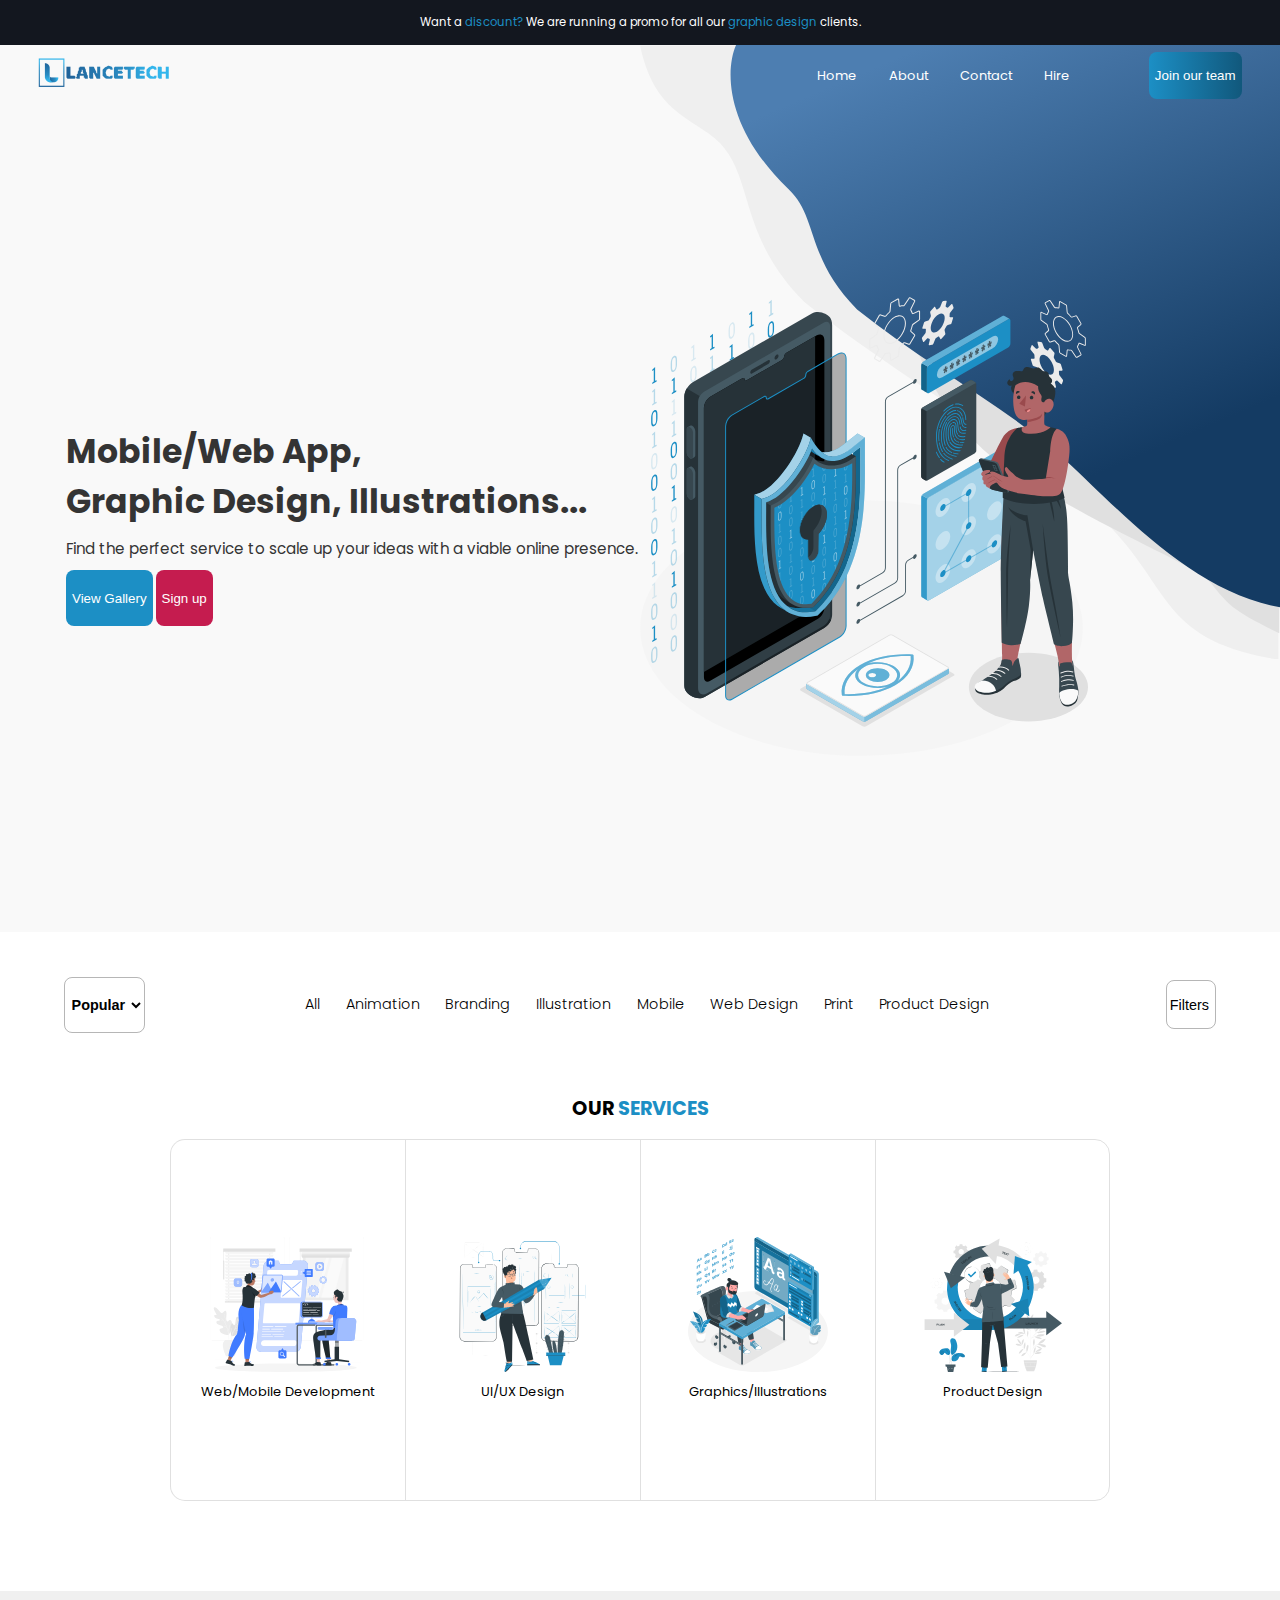
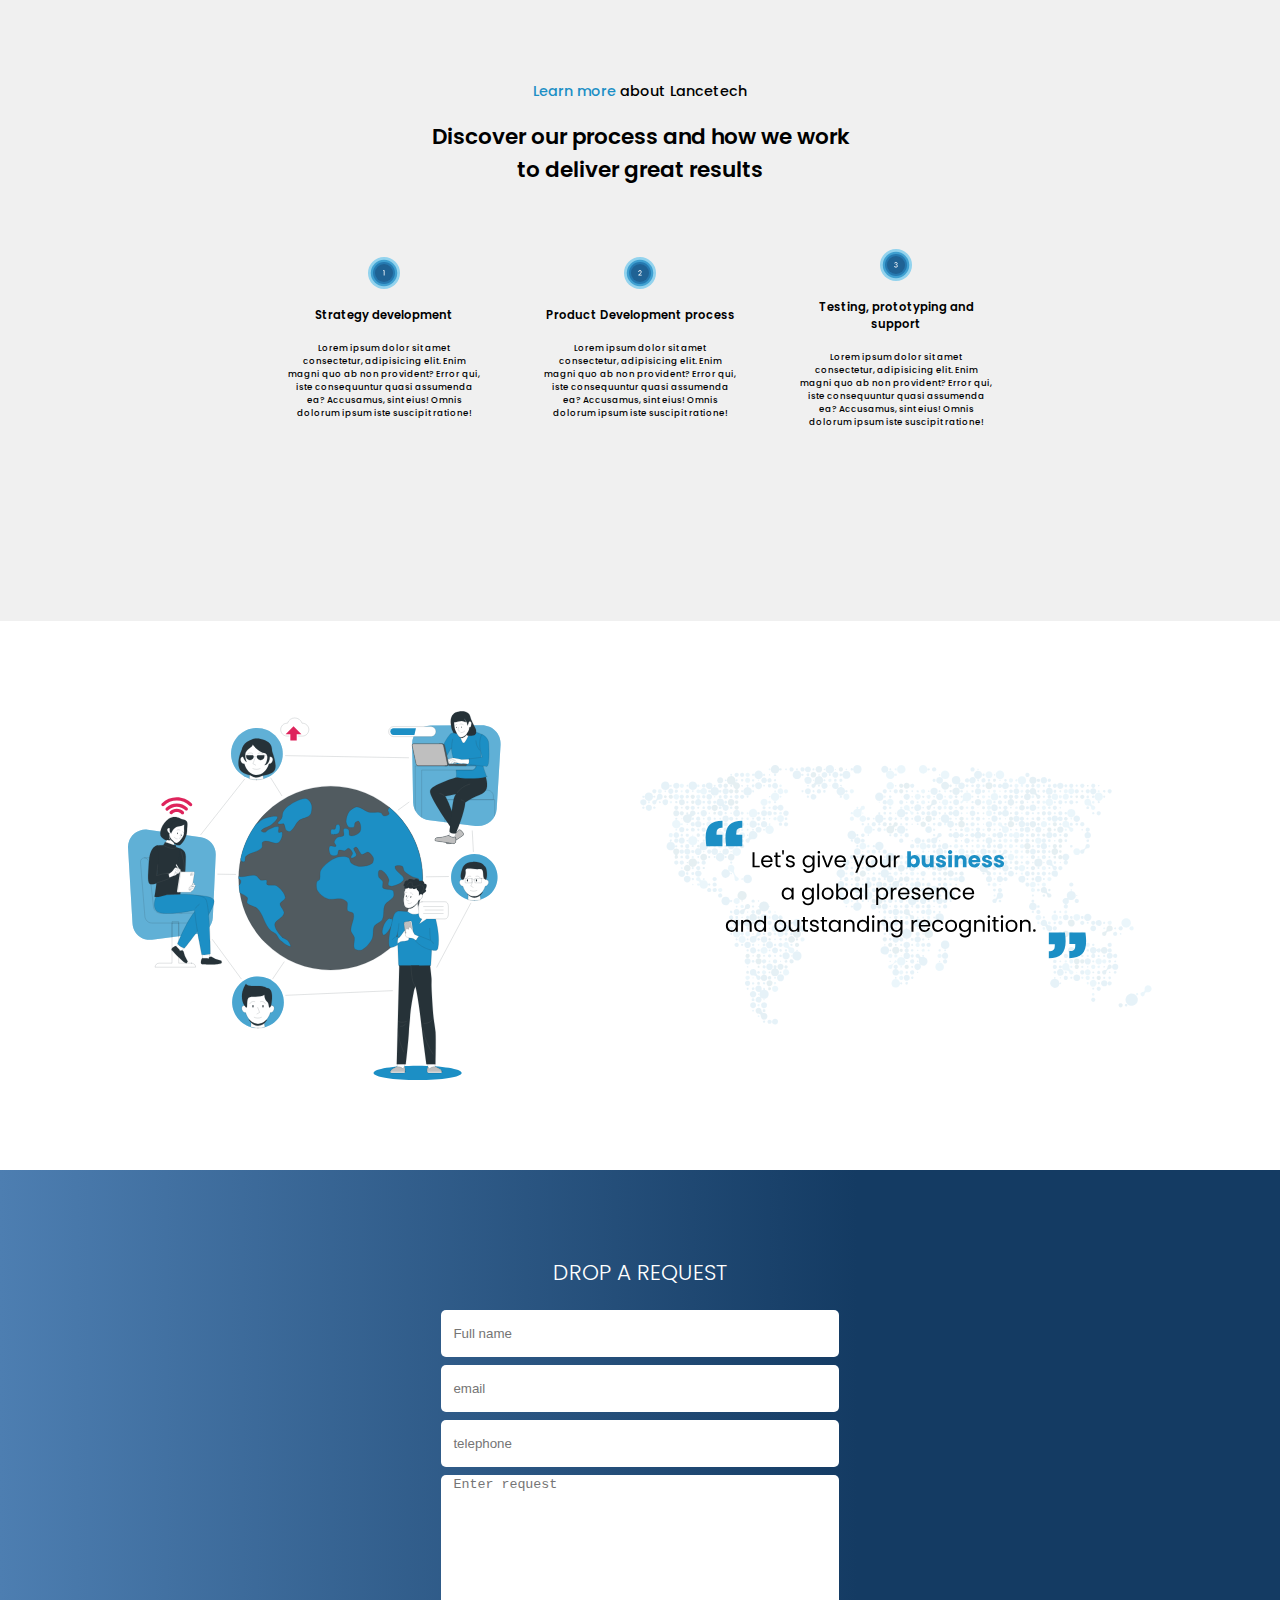
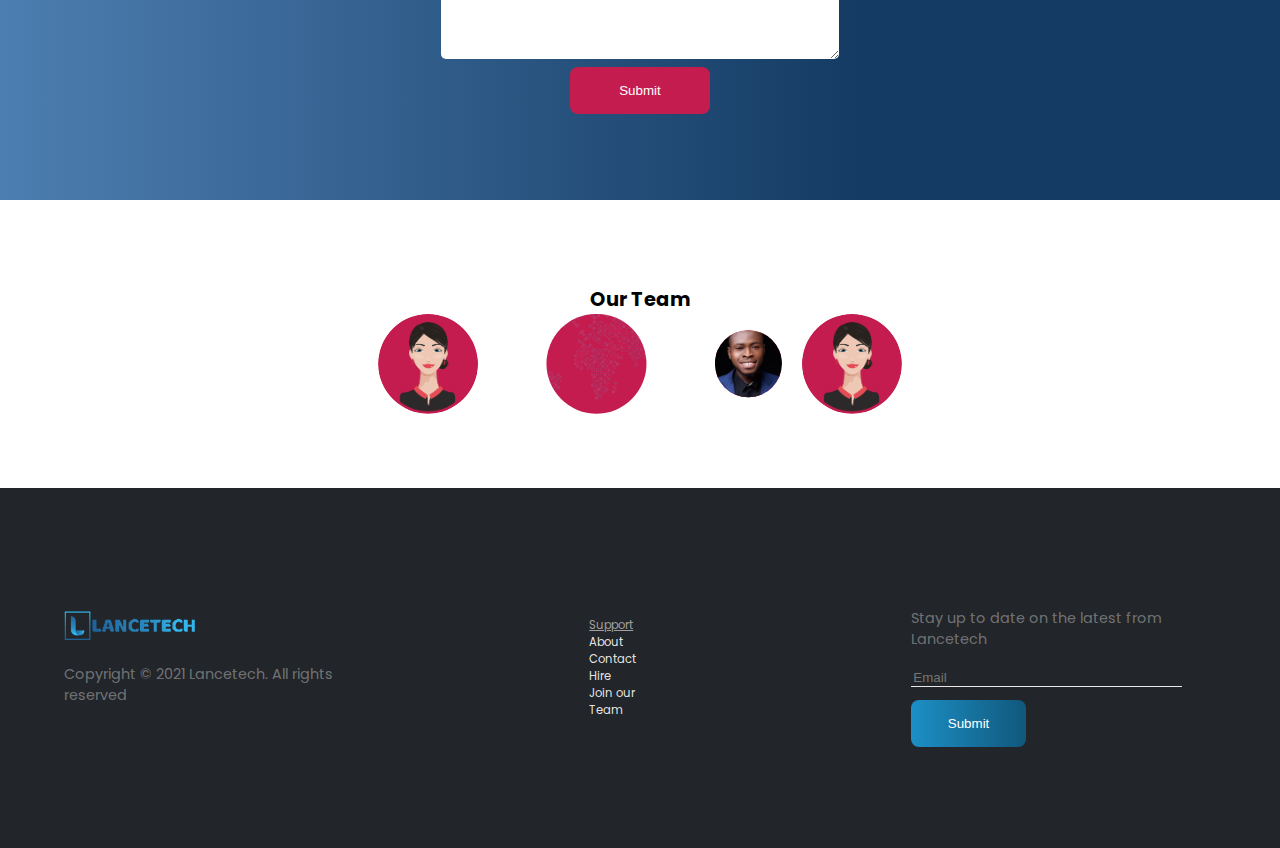
==== commit 718b094b: "Adding javascript and improving site responsiveness" ====
--- a/index.html
+++ b/index.html
@@ -1,193 +1,248 @@
 <!DOCTYPE html>
 <html lang="en">
-<head>
-    <meta charset="UTF-8">
-    <meta http-equiv="X-UA-Compatible" content="IE=edge">
-    <meta name="viewport" content="width=device-width, initial-scale=1.0">
-    <title>Lancetech</title>
-    <link rel="icon" href="img/logo-icon.jpg">
-    <link rel="preconnect" href="https://fonts.gstatic.com">
-    <link href="https://fonts.googleapis.com/css2?family=Poppins:wght@100;200;300;400;500;600;700;800&display=swap" rel="stylesheet">
-    <link rel="stylesheet" href="style.css" type="text/css">
-</head>
-<body>
-     <!-------------------------- Top info nav --------------------------->
-        <p class="info-nav-container">
-            <span>
-            Want a <a href="#"> discount? </a> We are running a promo for all our <a href="#">graphic design</a>  clients.
-            </span> 
-        </p>
-
-    
-
-    <!-------------------------- NAVBAR AND HEADER --------------------------->
-    <div class="headerAndNavbar">
-        <!-------------------------- NAVBAR --------------------------->
-    <nav class="navbar">
-        <a class="nav-logo" href="index.html"><img src="img/Lancetech.png" alt="">  </a>
-        <div class ="nav-links">
-            <ul class="ul-link ">
-                <li><a href="">Home</a></li>
+    <head>
+        <meta charset="UTF-8">
+        <meta http-equiv="X-UA-Compatible" content="IE=edge">
+        <meta name="viewport" content="width=device-width, initial-scale=1.0">
+        <title>Lancetech Services Limited</title>
+        <link rel="icon" href="img/logo-icon.jpg">
+        <link rel="preconnect" href="https://fonts.gstatic.com">
+        <link href="https://fonts.googleapis.com/css2?family=Poppins:wght@100;200;300;400;500;600;700;800&display=swap" rel="stylesheet">
+        <link rel="stylesheet" href="style.css" type="text/css">
+    </head>
+    <body>
+        <!-------------------------- Top info nav --------------------------->
+            <p class="info-nav-container">
+                <span>
+                Want a <a href="#"> discount? </a> We are running a promo for all our <a href="#">graphic design</a>  clients.
+                </span> 
+            </p>
+
+        
+
+        <!-------------------------- NAVBAR AND HEADER --------------------------->
+        <div class="headerAndNavbar">
+            <!-------------------------- NAVBAR --------------------------->
+        <nav class="navbar">
+                
+            <a class="nav-logo" href="index.html"><img src="img/Lancetech.png" alt=""></a>
+            <ul class="ul-link">
+                <li><a href="index.html">Home</a></li>
                 <li><a href="">About</a></li>
                 <li><a href="" id="contact-nav">Contact</a></li>
                 <li><a href="">Hire</a></li>
             </ul>
-        </div>
-        <div class="join-btn-container">
-            <button class="join-btn">Join our team</button>
-        </div>
-    </nav>
-    <!-------------------------- HEADER --------------------------->
-    <header class="header">
-        <div class="left">
-            <div class="header-text">
-                <h1>
-                    Mobile/Web App, <br>
-                    Graphic Design, Illustrations...
-                </h1>
-                <h3>
-                    Find the perfect service to scale up your ideas with a viable online presence.
-                </h3>
-                <a href="gallery.html"><button class="view-gallery">View Gallery</button></a>
-                <button class="signup">Sign up</button>
-            </div>
-        </div>
-        <div class="right">
-            <img src="img/amico.svg" alt="" id="header-img">
-        </div>
-    </header>
-    </div>
-    
-    
-    <!-------------------------- POPULAR --------------------------->
-    <div class="popular-container">
-        <div class="popular-drpdwn">
-            <select name="Popular" id="popular">
-                <option value="Popular" selected>Popular</option>
-                <option value="All"> All</option>
-                <option value="All"> Animation</option>
-                <option value="All"> Branding</option>
-                <option value="All"> Illustration</option>
-                <option value="All"> Mobile</option>
-                <option value="All"> Web Design</option>
-                <option value="All"> Print</option>
-                <option value="All"> Product Design</option>
-            </select>
-        </div>
-        <div class="popular-links-container">
-            <ul class="popular-links">
-                <li><a href="#">All</a></li>
-                <li><a href="#">Animation</a></li>
-                <li><a href="#">Branding</a></li>
-                <li><a href="#">Illustration</a></li>
-                <li><a href="#">Mobile</a></li>
-                <li><a href="#">Web Design</a></li>
-                <li><a href="#">Print</a></li>
-                <li><a href="#">Product Design</a></li>
-            </ul>
-        </div>
-        <div class="filter-container">
-            <button class="filter-btn">
-                Filters
-            </button>
-        </div>
-    </div>
-
-     <!-------------------------- OUR SERVICES --------------------------->
-    <div class="our-services-container">
-        <h2>OUR <span>SERVICES</span> </h2>
-        <div class="the-services">
-            <div class="services first-service">
-                <img src="img/Web development.svg" alt="">
-                Web/Mobile Development
-            </div>
-            <div class="services second-service">
-                <img src="img/ux.svg" alt="">
-                UI/UX Design
-            </div>
-            <div class="services third-service">
-                <img src="img/Graphic Design.svg" alt="">
-                Graphics/Illustrations
-            </div>
-            <div class="services fourth-service">
-                <img src="img/product design.svg" alt="">
-                Product Design
-            </div>
-        </div>
-        
-    </div>
-    
-    <!-------------------------- Our process --------------------------->    
-    <div class="our-process-container">
-        <div class="process-text">
-            <h3><a href="">Learn more</a> about Lancetech</h3>
-            <h2>Discover our process and how we work <br> to deliver great results</h2>
-        </div>
-        
-        <div class="our-process">
-            <div class="process"> 
-                <img src="img/process-1.svg" alt="">
-                <h4>Strategy development</h4> 
-                <h6>Lorem ipsum dolor sit amet consectetur, adipisicing elit. 
-                    Enim magni quo ab non provident? Error qui, iste consequuntur 
-                    quasi assumenda ea? Accusamus, sint eius! Omnis dolorum 
-                    ipsum iste suscipit ratione!
-                </h6>
-            </div>
-            <div class="process">
-                <img src="img/process-2.svg" alt="">
-                <h4> Product Development process</h4>
-                <h6>Lorem ipsum dolor sit amet consectetur, adipisicing elit. 
-                    Enim magni quo ab non provident? Error qui, iste consequuntur 
-                    quasi assumenda ea? Accusamus, sint eius! Omnis dolorum 
-                    ipsum iste suscipit ratione!
-                </h6>
-            </div>
-            <div class="process">
-                <img src="img/process-3.svg" alt="">
-                <h4>Testing, prototyping and support</h4>
-                <h6>Lorem ipsum dolor sit amet consectetur, adipisicing elit. 
-                    Enim magni quo ab non provident? Error qui, iste consequuntur 
-                    quasi assumenda ea? Accusamus, sint eius! Omnis dolorum 
-                    ipsum iste suscipit ratione!
-                </h6> 
-            </div>
-        </div>
-    </div>        
-
-    <!-------------------------- CONNECT --------------------------->    
-    <div class="connect-container">
-        <div class="connect">
-            <img src="img/connect-img.svg" alt="">
-        </div>
-        <div class="connect-right">
-            <img src="img/Global presence.svg" alt="">
-        </div>
-        
-    </div>
-
-
-    <!-------------------------- REQUEST FORM --------------------------->    
-    <div class="request-form-container">
-        <p>DROP A REQUEST</p> 
-        <form action="" class="request-form">
-            <input type="text" placeholder="Full name" required>
-            <input type="email" placeholder="email" required>
-            <input type="tel" placeholder="telephone" required>
-            <input id="enter-request" type="text" placeholder="Enter request"  required>
-            <input type="submit" id="submit">
-
-        </form>
-    </div>
-
-    <!-------------------------- OUR TEAM --------------------------->    
-    <div class="our-team-container">
-        
-    </div>
-
-    <!-------------------------- FOOTER --------------------------->
-    <footer>
-
-    </footer>
-</body>
+            <div class="nav-links">
+                <ul class="ul-link-small">
+                    <li><a href="index.html">Home</a></li>
+                    <li><a href="">About</a></li>
+                    <li><a href="gallery.html">View Gallery</a></li>
+                    <li><a href="" id="contact-nav">Contact</a></li>
+                    <li><a href="">Hire</a></li>
+                </ul>
+            </div>
+            <div class="join-btn-container">
+                <button class="join-btn ">Join our team</button>
+            </div>
+            <div class="menu-icon">
+                <svg class="menu-btn" onclick = "sideMenu()" xmlns="http://www.w3.org/2000/svg" height="24px" viewBox="0 0 24 24" width="24px" fill="#FFFFFF">
+                    <path d="M0 0h24v24H0z" fill="none"/>
+                    <path d="M3 18h18v-2H3v2zm0-5h18v-2H3v2zm0-7v2h18V6H3z"/>
+                </svg>
+                <!-- <img src="img/menu-icon.svg" alt="" class="menu-btn" onclick="sideMenu()"> -->
+            </div>
+            <div class="blur">
+            </div>
+        </nav>
+        <!-------------------------- HEADER --------------------------->
+        <header class="header">
+            <div class="left">
+                <div class="header-text">
+                    <h1>
+                        Mobile/Web App, <br>
+                        Graphic Design, Illustrations...
+                    </h1>
+                    <h3>
+                        Find the perfect service to scale up your ideas with a viable online presence.
+                    </h3>
+                    <a href="gallery.html"><button class="view-gallery">View Gallery</button></a>
+                    <button class="signup">Sign up</button>
+                </div>
+            </div>
+            <div class="right">
+                <img src="img/amico.svg" alt="" id="header-img">
+            </div>
+        </header>
+        </div>
+        
+        
+        <!-------------------------- POPULAR --------------------------->
+        <div class="popular-container">
+            <div class="popular-drpdwn">
+                <select name="Popular" id="popular">
+                    <option value="Popular" selected>Popular</option>
+                    <option value="All"> All</option>
+                    <option value="All"> Animation</option>
+                    <option value="All"> Branding</option>
+                    <option value="All"> Illustration</option>
+                    <option value="All"> Mobile</option>
+                    <option value="All"> Web Design</option>
+                    <option value="All"> Print</option>
+                    <option value="All"> Product Design</option>
+                </select>
+            </div>
+            <div class="popular-links-container">
+                <ul class="popular-links">
+                    <li><a href="#">All</a></li>
+                    <li><a href="#">Animation</a></li>
+                    <li><a href="#">Branding</a></li>
+                    <li><a href="#">Illustration</a></li>
+                    <li><a href="#">Mobile</a></li>
+                    <li><a href="#">Web Design</a></li>
+                    <li><a href="#">Print</a></li>
+                    <li><a href="#">Product Design</a></li>
+                </ul>
+            </div>
+            <div class="filter-container">
+                <button class="filter-btn">
+                    Filters
+                </button>
+            </div>
+        </div>
+
+        <!-------------------------- OUR SERVICES --------------------------->
+        <div class="our-services-container">
+            <h2>OUR <span>SERVICES</span> </h2>
+            <div class="the-services">
+                <div class="services first-service">
+                    <img src="img/Web development.svg" alt="" class="">
+                    Web/Mobile Development
+                </div>
+                <div class="services second-service">
+                    <img src="img/ux.svg" alt="">
+                    UI/UX Design
+                </div>
+                <div class="services third-service">
+                    <img src="img/Graphic Design.svg" alt="">
+                    Graphics/Illustrations
+                </div>
+                <div class="services fourth-service">
+                    <img src="img/product design.svg" alt="">
+                    Product Design
+                </div>
+            </div>
+            
+        </div>
+        
+        <!-------------------------- Our process --------------------------->    
+        <div class="our-process-container">
+            <div class="process-text">
+                <h3><a href="">Learn more</a> about Lancetech</h3>
+                <h2>Discover our process and how we work <br> to deliver great results</h2>
+            </div>
+            
+            <div class="our-process">
+                <div class="process"> 
+                    <img src="img/process-1.svg" alt="">
+                    <h4>Strategy development</h4> 
+                    <h6>Lorem ipsum dolor sit amet consectetur, adipisicing elit. 
+                        Enim magni quo ab non provident? Error qui, iste consequuntur 
+                        quasi assumenda ea? Accusamus, sint eius! Omnis dolorum 
+                        ipsum iste suscipit ratione!
+                    </h6>
+                </div>
+                <div class="process">
+                    <img src="img/process-2.svg" alt="">
+                    <h4> Product Development process</h4>
+                    <h6>Lorem ipsum dolor sit amet consectetur, adipisicing elit. 
+                        Enim magni quo ab non provident? Error qui, iste consequuntur 
+                        quasi assumenda ea? Accusamus, sint eius! Omnis dolorum 
+                        ipsum iste suscipit ratione!
+                    </h6>
+                </div>
+                <div class="process">
+                    <img src="img/process-3.svg" alt="">
+                    <h4>Testing, prototyping and support</h4>
+                    <h6>Lorem ipsum dolor sit amet consectetur, adipisicing elit. 
+                        Enim magni quo ab non provident? Error qui, iste consequuntur 
+                        quasi assumenda ea? Accusamus, sint eius! Omnis dolorum 
+                        ipsum iste suscipit ratione!
+                    </h6> 
+                </div>
+            </div>
+        </div>        
+
+        <!-------------------------- CONNECT --------------------------->    
+        <div class="connect-container">
+            <div class="connect">
+                <img src="img/connect-img.svg" alt="">
+            </div>
+            <div class="connect-right">
+                <img src="img/Global presence.svg" alt="">
+            </div>
+            
+        </div>
+
+
+        <!-------------------------- REQUEST FORM --------------------------->    
+        <div class="request-form-container">
+            <p>DROP A REQUEST</p> 
+            <form action="" class="request-form">
+                <input type="text" placeholder="Full name" required class="input-request">
+                <input type="email" placeholder="email" required class="input-request">
+                <input type="tel" placeholder="telephone" required class="input-request">
+                <textarea name="" id="enter-request" cols="30" rows="10" placeholder="Enter request" class="input-request" required></textarea>
+                <input type="submit" id="submit">
+
+            </form>
+        </div>
+
+        <!-------------------------- OUR TEAM --------------------------->    
+        <div class="our-team-container">
+            <h2>Our Team</h2>
+            <div class="our-team-images">
+                <div class="team-img-container">
+                    <img src="img/Female-Avatar-2.png" alt="" class="team-img">
+                </div>
+                <div class="team-img-container">
+                    <img src="img/world map.svg" alt="" class="team-img">
+                </div>
+                <div class="team-img-container">
+                    <img src="img/Me snipped.JPG" alt="" class="team-img">
+                </div>
+                <div class="team-img-container">
+                    <img src="img/Female-Avatar-2.png" alt="" class="team-img">
+                </div>
+            </div>
+        </div>
+            
+
+        <!-------------------------- FOOTER --------------------------->
+        <footer>
+            <div class="footer-top">
+                <div class="logo-social-media">
+                    <img src="img/Lancetech.png" alt="">
+                    <h4>Copyright © 2021 Lancetech. All rights reserved</h4>
+                </div>    
+                <div class="footer-link-container"> 
+                    <ul class="">
+                        <li class="list-heading">Support</li>
+                        <li><a href="">About</a> </li>
+                        <li><a href="">Contact</a> </li>
+                        <li><a href="">Hire</a> </li>
+                        <li><a href="">Join our Team</a> </li>
+                    </ul>
+                </div>
+               
+                <div class="third-footer-col">
+                    <h4>Stay up to date on the latest from Lancetech</h4>
+                    <form action="" class="footer-form">
+                        <input type="email" placeholder="Email" class="footer-input" required>
+                        <input type="submit" id="footer-join-btn" class="join-btn" >
+                    </form>
+                </div>
+            </div>
+        </footer>
+        <script src="script.js"></script>
+    </body>
 </html>--- a/style.css
+++ b/style.css
@@ -1,3 +1,9 @@
+*,
+*::before,
+*::after {
+  box-sizing: inherit;
+}
+
 html,
 body {
   width: 100%;
@@ -5,6 +11,7 @@
   padding: 0px;
   margin: 0px;
   font-family: "Poppins", sans-serif;
+  font-size: 100%;
 }
 
 body {
@@ -26,7 +33,7 @@
   color: white;
   /* text-align: center;    */
   margin: 0;
-  font-size: 13px;
+  font-size: 0.8rem;
 }
 
 .info-nav-container span a {
@@ -45,25 +52,25 @@
   background-repeat: no-repeat;
   background-position: right top;
   background-size: 50% auto;
-  z-index: 2;
   background-color: #f5f5f590;
+  /* border-bottom: 2px solid; */
 }
 /*------------------------------------ NAVBAR ------------------------------------*/
 
 .navbar {
   display: grid;
-  grid-template-columns: 5fr 2fr 1fr;
+  grid-template-columns: 4fr 2fr 1fr;
   align-items: center;
   height: 8.5vh;
-  padding: 0px 5vw;
+  padding: 0px 3vw;
+  max-width: 100vw;
   /* background-color: #13171f; */
 }
 
 .nav-links {
-  margin: 0;
-}
-
-.nav-links ul {
+  display: none;
+}
+.ul-link {
   display: flex;
   text-decoration: none;
   justify-content: right;
@@ -92,6 +99,7 @@
 .join-btn-container {
   display: flex;
   justify-content: flex-end;
+  z-index: 2;
 }
 
 .join-btn {
@@ -105,6 +113,9 @@
   );
   border-radius: 8px;
   height: 5vh;
+  /* width: 8vw; */
+  /* z-index: 2; */
+  transition: border 1s;
 }
 
 .join-btn:hover {
@@ -117,6 +128,10 @@
   );
 }
 
+.menu-icon {
+  display: none;
+}
+
 /*------------------------------------ HEADER ------------------------------------*/
 header {
   display: grid;
@@ -199,8 +214,10 @@
 
 #popular {
   border: 1px solid #6d6d6d80;
+  background: none;
   border-radius: 8px;
   height: 6vh;
+  width: 6vw;
   font-weight: 550;
   font-size: 1rem;
   padding-left: 2%;
@@ -209,6 +226,7 @@
 .popular-links {
   display: flex;
   list-style: none;
+  justify-content: center;
 }
 
 .popular-links li {
@@ -217,7 +235,7 @@
 
 .popular-links li a {
   text-decoration: none;
-  font-size: 0.95rem;
+  font-size: 1rem;
   font-weight: 300;
   color: black;
 }
@@ -258,6 +276,7 @@
   align-items: center;
   margin: 3vh 0;
   transition: all 0.5s;
+  text-align: center;
 }
 
 .our-services-container h2 span {
@@ -320,9 +339,9 @@
   display: flex;
   flex-direction: column;
   align-items: center;
-  background-color: #f5f5f5;
+  background-color: #f0f0f0;
   height: 50vh;
-  padding: 10vh 0;
+  padding: 10vh 10vw;
   text-align: center;
   margin: 0;
   transition: all 0.5s;
@@ -388,11 +407,6 @@
   grid-template-columns: 1fr 1fr;
   height: auto;
   padding: 10vh 10vw;
-}
-
-.world-map {
-  height: 60vh;
-  opacity: 0.3;
 }
 
 .connect {
@@ -480,10 +494,10 @@
   display: flex;
   flex-direction: column;
   align-items: center;
-  gap: 8px;
-}
-
-.request-form input {
+}
+
+.input-request {
+  margin-bottom: 8px;
   width: 30vw;
   height: 5vh;
   border: none;
@@ -491,6 +505,10 @@
   padding-left: 1vw;
 }
 
+.request-form-container p {
+  margin-top: 0;
+}
+
 #enter-request {
   height: 20vh;
 }
@@ -499,6 +517,9 @@
   width: 10vw;
   background-color: #c51c4f;
   color: #ffffff;
+  border-radius: 8px;
+  height: 5vh;
+  border: none;
 }
 
 /* .request-form input::placeholder{
@@ -509,8 +530,545 @@
 
 } */
 
+/*------------------------------------ OUR TEAM ------------------------------------*/
+.our-team-container {
+  display: flex;
+  flex-direction: column;
+  justify-content: center;
+  height: 20rem;
+}
+
+.our-team-container h2 {
+  text-align: center;
+  margin-bottom: 0;
+}
+
+.our-team-images {
+  display: flex;
+  align-items: center;
+  justify-content: center;
+  gap: 20px;
+}
+
+.team-img {
+  height: 100px;
+  border-radius: 50%;
+  clip-path: circle();
+  background-color: #c51c4f;
+  margin-top: 0;
+}
+
 /*------------------------------------ fo0ter ------------------------------------*/
 footer {
-  height: 60vh;
-  background-color: #343434;
-}
+  display: flex;
+  align-items: center;
+  justify-content: center;
+  height: 40vh;
+  background-color: rgb(34, 37, 41);
+  padding: 0 5vw;
+  max-width: 100vw;
+}
+
+.footer-top {
+  display: flex;
+  justify-content: center;
+  align-items: center;
+  gap: 15rem;
+  font-size: 0.8rem;
+  color: #ffffffe5;
+}
+
+.footer-link-container {
+  display: flex;
+  align-items: center;
+  justify-content: center;
+}
+
+.footer-top ul {
+  list-style: none;
+  padding: 0;
+}
+
+.footer-top ul li a {
+  text-decoration: none;
+  color: #ffffffe5;
+}
+
+.footer-top ul li a:hover {
+  text-decoration: underline;
+  color: rgb(111, 167, 226);
+}
+
+.list-heading {
+  text-decoration: underline;
+  color: #a0a0a0;
+}
+
+.third-footer-col {
+  padding-left: 2rem;
+}
+
+footer h4 {
+  font-weight: 400;
+  color: #ffffff5d;
+  font-size: 1rem;
+}
+
+.footer-input {
+  background: none;
+  border: none;
+  border-bottom: 0.3px solid #ffffffe5;
+  width: 20em;
+  margin-bottom: 1em;
+}
+
+#footer-join-btn {
+  width: 8vw;
+}
+
+.footer-form {
+  display: flex;
+  flex-direction: column;
+}
+
+/* -------------------MEDIA QUERIES------------------------- */
+@media only screen and (max-width: 1300px) {
+  html,
+  body {
+    font-size: 90%;
+  }
+
+  .popular-container {
+    grid-template-columns: 1fr 7fr 1fr;
+  }
+}
+@media only screen and (max-width: 1100px) {
+  html,
+  body {
+    font-size: 85%;
+  }
+
+  .headerAndNavbar {
+    background-size: 60% auto;
+  }
+
+  #popular,
+  .filter-btn {
+    width: 8vw;
+  }
+}
+
+@media only screen and (max-width: 1000px) {
+  header {
+    height: 80vh;
+  }
+
+  .our-services-container {
+    padding: 0 5vw;
+  }
+
+  .our-process-container {
+    gap: 1vh;
+  }
+
+  .footer-top {
+    gap: 10rem;
+  }
+}
+
+@media only screen and (max-width: 950px) {
+  html,
+  body {
+    font-size: 90%;
+  }
+
+  .popular-links li a {
+    font-size: 0.9rem;
+  }
+}
+
+@media only screen and (max-width: 900px) {
+  html,
+  body {
+    font-size: 85%;
+  }
+
+  header {
+    height: 65vh;
+  }
+
+  .header-text h1 {
+    font-weight: 700;
+  }
+
+  .header-text h3 {
+    font-weight: 400;
+  }
+
+  .popular-links li a {
+    font-size: 0.8rem;
+  }
+}
+
+@media only screen and (max-width: 800px) {
+  html,
+  body {
+    font-size: 80%;
+  }
+
+  header {
+    height: 60vh;
+  }
+
+  .popular-links-container {
+    display: none;
+  }
+
+  #popular {
+    width: 10vw;
+  }
+
+  .popular-container {
+    grid-template-columns: 1fr 1fr;
+  }
+
+  .ul-link {
+    display: none;
+  }
+  .navbar {
+    grid-template-columns: 6fr 5fr 1fr;
+  }
+
+  .nav-links {
+    display: flex;
+    align-items: center;
+    justify-content: center;
+    position: absolute;
+    top: 0;
+    right: 0;
+    height: 100vh;
+    width: 50vw;
+    background: linear-gradient(
+      -180deg,
+      rgba(28, 143, 197, 1) 0%,
+      rgb(13, 55, 77) 100%
+    );
+    transition: max-width 0.5s;
+    overflow: hidden;
+    z-index: 2;
+    border-radius: 3vw 0 0 0;
+  }
+
+  .ul-link-small {
+    list-style: none;
+    padding: 0;
+  }
+  .ul-link-small li {
+    text-align: center;
+    margin-top: 2vh;
+    border-bottom: 1px solid #ffffff50;
+    padding-bottom: 2vh;
+  }
+
+  .ul-link-small li a {
+    text-decoration: none;
+    color: #ffffff;
+    font-size: 1.2rem;
+  }
+
+  .blur {
+    z-index: 1;
+    background-color: rgba(0, 0, 0, 0.822);
+    position: fixed;
+    top: 0;
+    left: 0;
+    right: 0;
+    bottom: 0;
+    width: 100vw;
+    height: 100vh;
+    transition: background-color 0.5s;
+  }
+
+  .menu-icon {
+    display: flex;
+    justify-content: flex-end;
+    z-index: 2;
+  }
+
+  .footer-top {
+    gap: 5rem;
+  }
+}
+
+@media only screen and (max-width: 700px) {
+  html,
+  body {
+    font-size: 78%;
+  }
+
+  .menu-btn {
+    fill: rgba(17, 88, 124, 1);
+  }
+
+  .footer-top {
+    gap: 2rem;
+  }
+
+  #popular {
+    width: 12vw;
+  }
+
+  .headerAndNavbar {
+    background-image: none;
+    background-repeat: no-repeat;
+    background-position: right bottom;
+    background-size: 50% auto;
+    background-color: #f5f5f590;
+    /* border-bottom: 2px solid; */
+  }
+
+  header {
+    display: flex;
+    flex-direction: column-reverse;
+    gap: 5vh;
+    height: auto;
+    padding: 5vh 5vw;
+  }
+
+  .left {
+    text-align: center;
+  }
+
+  .header-text {
+    padding: 0;
+  }
+
+  .header-text h1 {
+  }
+
+  .header-text h3 {
+    font-size: 1.2rem;
+  }
+
+  .right {
+    justify-content: center;
+  }
+
+  #header-img {
+    width: 50vw;
+  }
+
+  .the-services {
+    grid-template-columns: 1fr 1fr;
+  }
+
+  .services {
+    border: 0.5px solid #9b9b9b50;
+    font-size: 1rem;
+    width: 40vw;
+  }
+
+  .services img {
+    width: 30vw;
+  }
+
+  .first-service {
+    border-bottom: none;
+    border-right: none;
+    border-radius: 15px 0 0 0;
+  }
+
+  .second-service {
+    border-bottom: none;
+    border-radius: 0 15px 0 0;
+  }
+
+  .third-service {
+    border-right: none;
+    border-radius: 0 0 0 15px;
+  }
+
+  .fourth-service {
+    border-radius: 0 0 15px 0;
+  }
+
+  .our-process-container {
+    height: auto;
+  }
+
+  .our-process {
+    gap: 5vw;
+    flex-direction: column;
+    height: auto;
+  }
+
+  .process {
+    width: 50vw;
+  }
+
+  .process h4 {
+    font-weight: 500;
+    font-size: 1.2rem;
+  }
+
+  .process h6 {
+    font-size: 0.7rem;
+  }
+
+  .process img {
+    width: 7vw;
+  }
+
+  .connect-container {
+    display: flex;
+    flex-direction: column-reverse;
+  }
+
+  .connect {
+    justify-content: center;
+  }
+
+  .connect img {
+    width: 50vw;
+  }
+
+  .connect-right img {
+    width: 60vw;
+  }
+
+  .our-team-images {
+    display: grid;
+    grid-template-columns: 1fr 1fr;
+  }
+
+  .team-img-container {
+    display: flex;
+    align-items: center;
+    justify-content: center;
+  }
+
+  footer {
+    height: auto;
+    padding: 10vh 0 0 0;
+  }
+
+  .footer-top {
+    display: flex;
+    flex-direction: column-reverse;
+    justify-content: center;
+    align-items: center;
+    font-size: 1rem;
+    text-align: center;
+  }
+
+  .third-footer-col {
+    display: flex;
+    flex-direction: column;
+    align-items: center;
+    padding: 0;
+  }
+
+  .footer-form {
+    align-items: center;
+  }
+}
+
+@media only screen and (max-width: 600px) {
+  #popular {
+    width: 18vw;
+  }
+
+  .connect-right {
+    width: 90vw;
+  }
+
+  .input-request {
+    margin-bottom: 8px;
+    width: 80vw;
+  }
+
+  #enter-request {
+    height: 20vh;
+  }
+
+  #submit {
+    width: 70vw;
+    background-color: #c51c4f;
+    color: #ffffff;
+    height: 5vh;
+  }
+}
+
+@media only screen and (max-width: 400px) {
+  html,
+  body {
+    font-size: 70%;
+  }
+
+  .nav-logo img {
+    width: 30vw;
+  }
+
+  .join-btn {
+    font-size: 1rem;
+    border-radius: 5px;
+  }
+
+  /* .menu-btn{
+    fill: rgba(17, 88, 124, 1);
+    width:5vw;
+  } */
+
+  .connect-right img {
+    width: 65vw;
+  }
+
+  .our-team-container {
+    display: none;
+  }
+}
+
+@media only screen and (max-width: 350px) {
+  .info-nav-container {
+    font-size: 0.65rem;
+  }
+
+  #popular {
+    width: 25vw;
+  }
+}
+@media only screen and (max-width: 300px) {
+  .the-services {
+    grid-template-columns: 1fr;
+  }
+
+  .services {
+    border: 0.5px solid #9b9b9b50;
+    font-size: 1rem;
+    width: 70vw;
+    height: 30vh;
+  }
+
+  .services img {
+    width: 60vw;
+  }
+
+  .first-service {
+    border-bottom: none;
+    border-radius: 15px 15px 0 0;
+  }
+
+  .second-service {
+    border-bottom: none;
+    border-radius: 0;
+  }
+
+  .third-service {
+    border-radius: 0;
+  }
+
+  .fourth-service {
+    border-top: 0;
+    border-radius: 0 0 15px 15px;
+  }
+}
